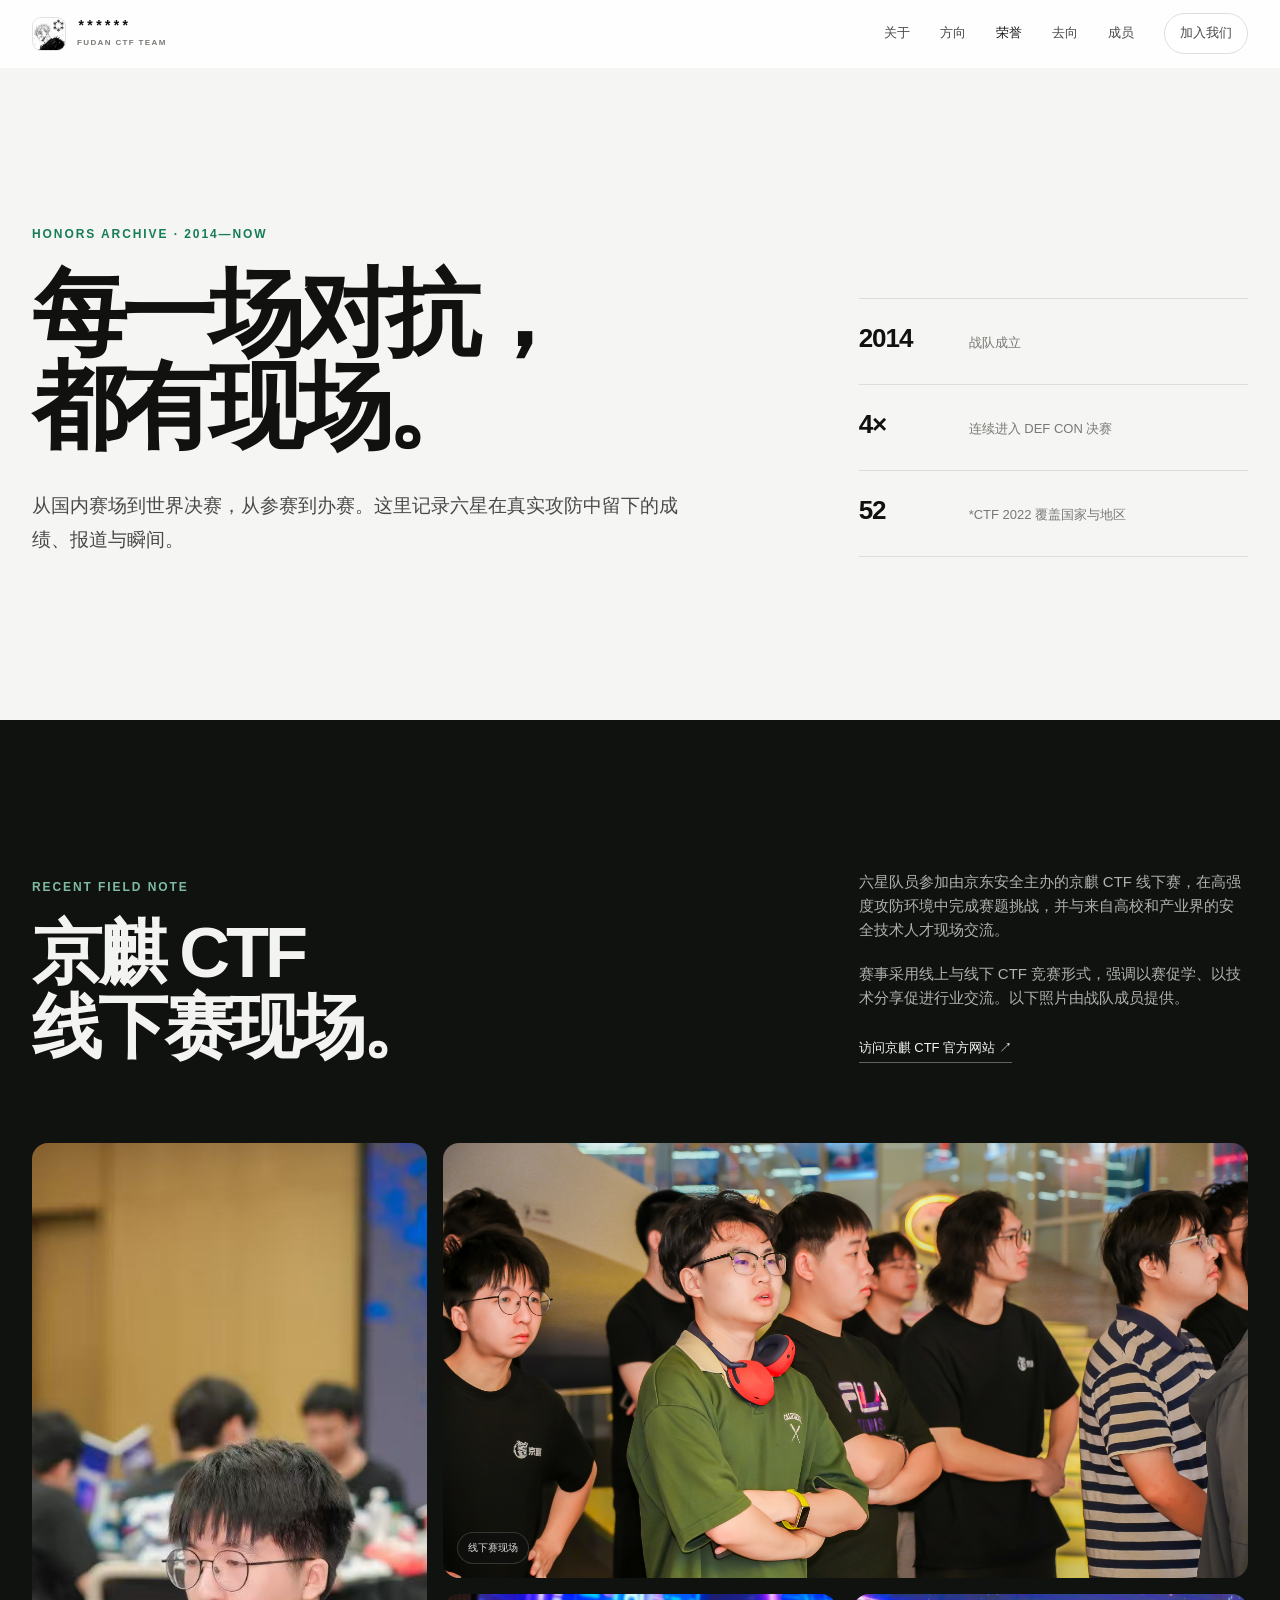
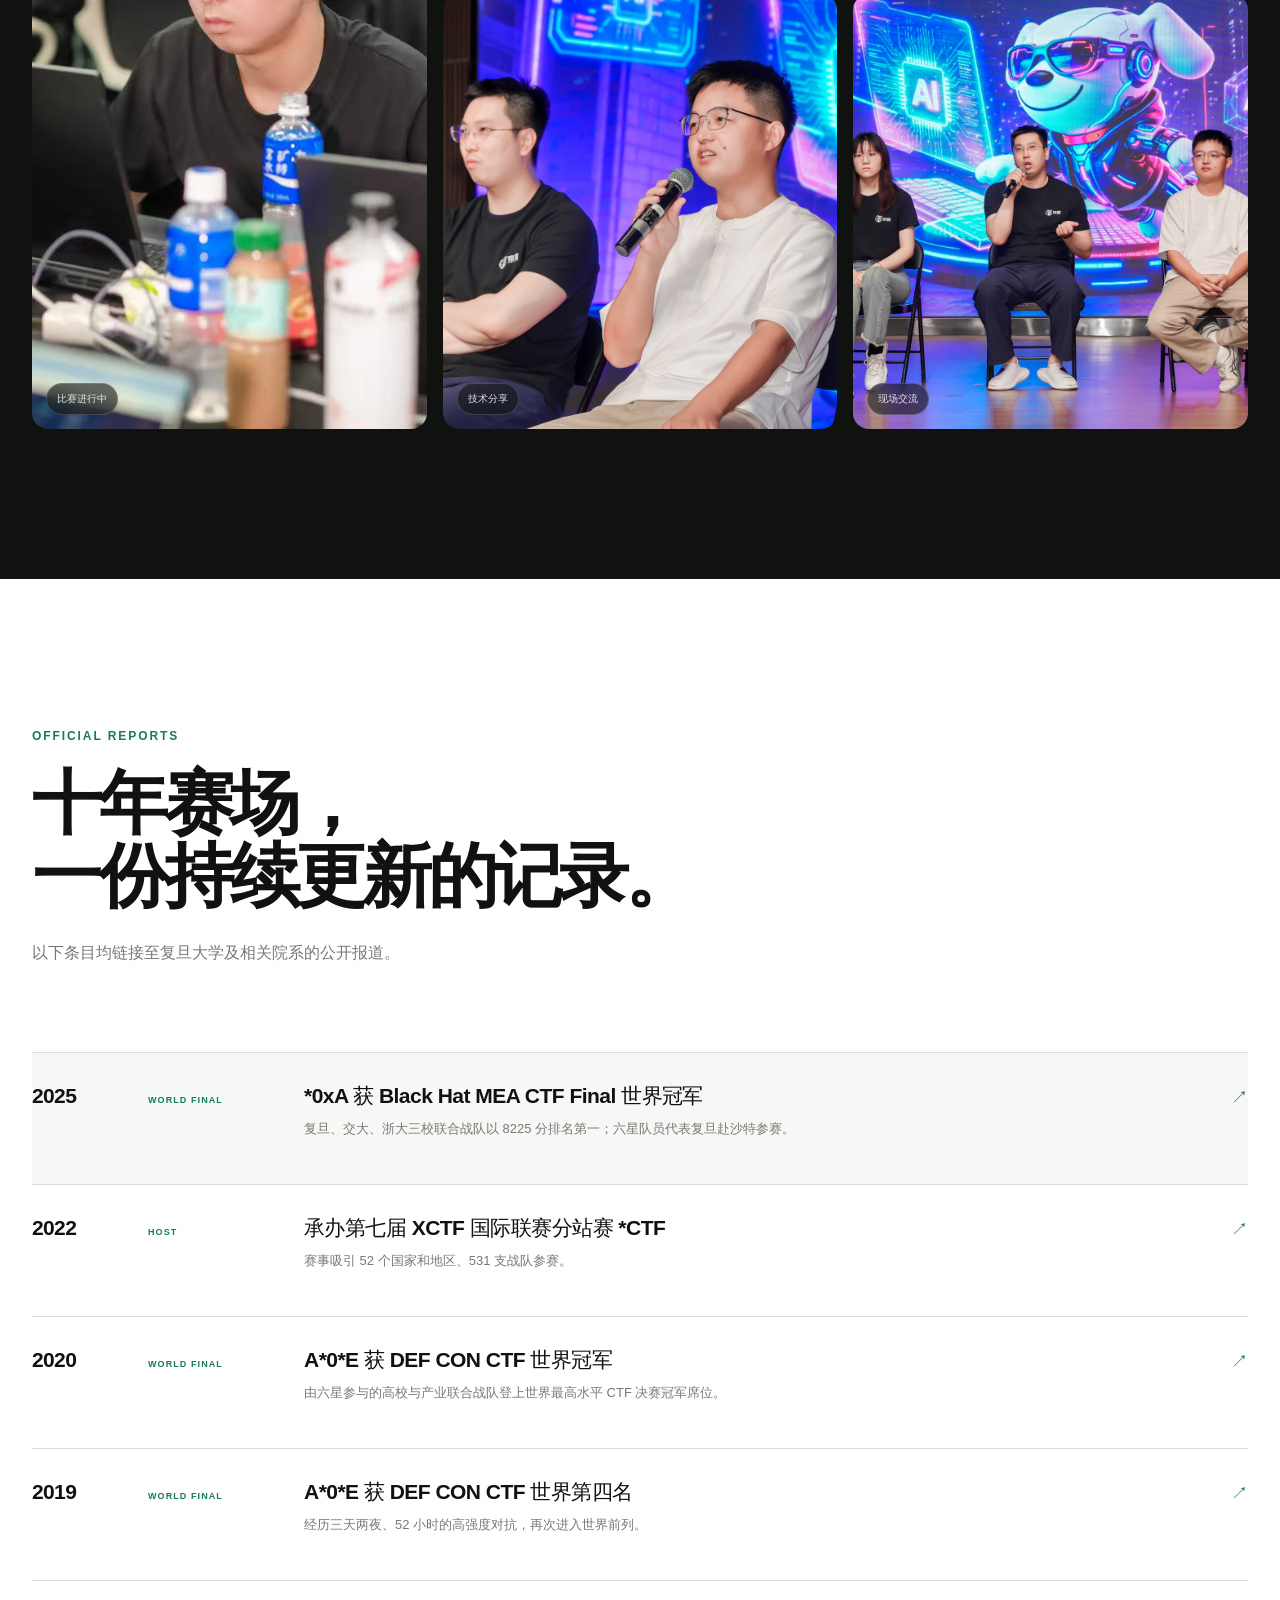
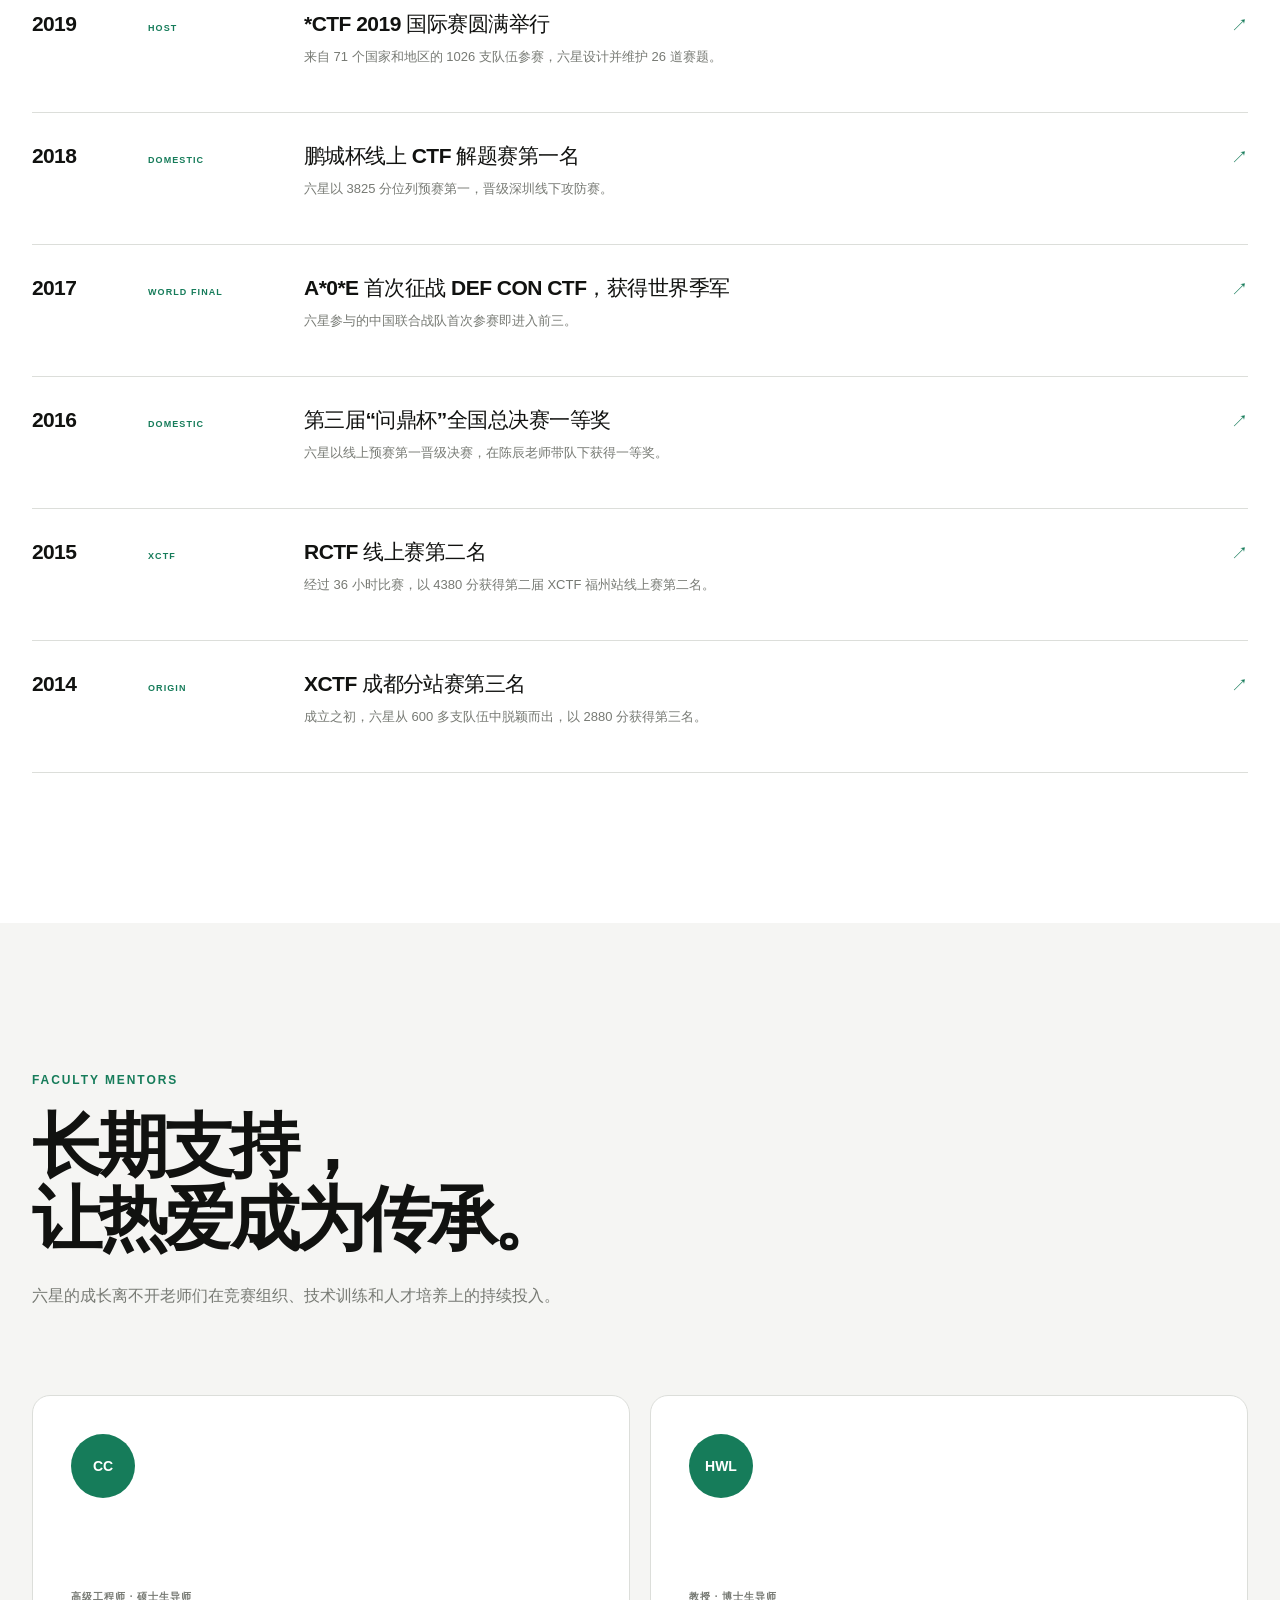
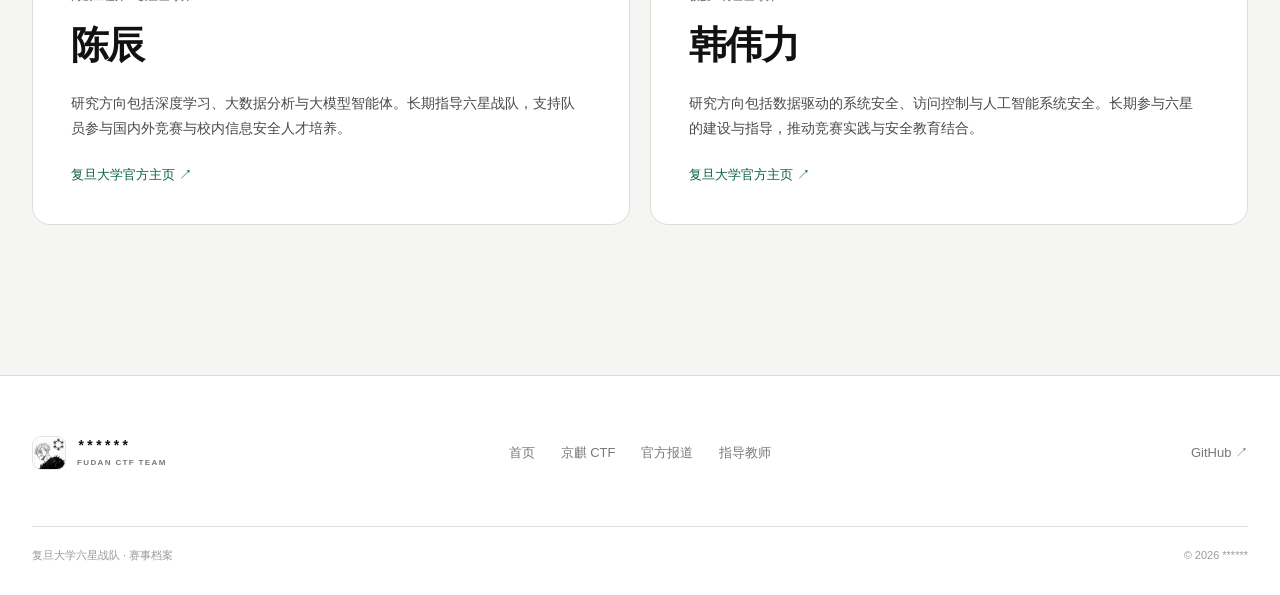
==== honors/index.html @ 5cb9617b "Add honors archive and competition gallery" ====
<!DOCTYPE html>
<html lang="zh-CN">
<head>
  <meta charset="UTF-8" />
  <meta name="viewport" content="width=device-width, initial-scale=1.0" />
  <meta name="description" content="复旦大学六星战队赛事档案——报道、荣誉、现场照片与指导教师。" />
  <meta name="theme-color" content="#f5f5f3" />
  <title>赛事档案 | 六星战队 ******</title>
  <link rel="icon" type="image/jpeg" href="../assets/sixstars-team-mark.jpg" />
  <link rel="stylesheet" href="../css/style.css" />
  <link rel="stylesheet" href="../css/honors.css" />
</head>
<body class="honors-page">
  <a class="skip-link" href="#main">跳到主要内容</a>

  <header class="navbar" id="navbar">
    <div class="navbar-inner">
      <a class="brand" href="../" aria-label="返回六星战队首页">
        <span class="brand-image">
          <img src="../assets/sixstars-team-mark.jpg" alt="" />
        </span>
        <span class="brand-copy">
          <strong>******</strong>
          <small>FUDAN CTF TEAM</small>
        </span>
      </a>
      <nav class="nav-links" id="navLinks" aria-label="主要导航">
        <a href="../#about">关于</a>
        <a href="../#fields">方向</a>
        <a class="active" href="./" aria-current="page">荣誉</a>
        <a href="../#alumni">去向</a>
        <a href="../#members">成员</a>
        <a class="nav-cta" href="../#join">加入我们</a>
      </nav>
      <button class="nav-toggle" id="navToggle" type="button" aria-label="打开菜单" aria-expanded="false" aria-controls="navLinks">
        <span></span><span></span>
      </button>
    </div>
  </header>

  <main id="main">
    <section class="archive-hero">
      <div class="container archive-hero-layout">
        <div class="archive-hero-copy reveal">
          <p class="eyebrow">HONORS ARCHIVE · 2014—NOW</p>
          <h1>每一场对抗，<br />都有现场。</h1>
          <p>从国内赛场到世界决赛，从参赛到办赛。这里记录六星在真实攻防中留下的成绩、报道与瞬间。</p>
        </div>
        <dl class="archive-facts reveal" aria-label="赛事档案概览">
          <div><dt>2014</dt><dd>战队成立</dd></div>
          <div><dt>4×</dt><dd>连续进入 DEF CON 决赛</dd></div>
          <div><dt>52</dt><dd>*CTF 2022 覆盖国家与地区</dd></div>
        </dl>
      </div>
    </section>

    <section class="report-section field-note" id="jingqi">
      <div class="container">
        <header class="field-note-head reveal">
          <div>
            <p class="eyebrow">RECENT FIELD NOTE</p>
            <h2>京麒 CTF<br />线下赛现场。</h2>
          </div>
          <div class="field-note-copy">
            <p>六星队员参加由京东安全主办的京麒 CTF 线下赛，在高强度攻防环境中完成赛题挑战，并与来自高校和产业界的安全技术人才现场交流。</p>
            <p>赛事采用线上与线下 CTF 竞赛形式，强调以赛促学、以技术分享促进行业交流。以下照片由战队成员提供。</p>
            <a href="https://jqctf.jd.com/" target="_blank" rel="noopener">访问京麒 CTF 官方网站 <span aria-hidden="true">↗</span></a>
          </div>
        </header>

        <div class="field-gallery reveal">
          <figure class="gallery-item gallery-item--portrait">
            <img src="../assets/reports/jingqi/competition.jpg" alt="六星队员在京麒 CTF 线下赛赛场操作电脑" width="750" height="1125" loading="eager" />
            <figcaption>比赛进行中</figcaption>
          </figure>
          <figure class="gallery-item gallery-item--wide">
            <img src="../assets/reports/jingqi/attendees.jpg" alt="京麒 CTF 线下赛参赛者在活动现场聆听讲解" width="1600" height="1066" loading="lazy" />
            <figcaption>线下赛现场</figcaption>
          </figure>
          <figure class="gallery-item">
            <img src="../assets/reports/jingqi/sharing.jpg" alt="京麒 CTF 活动现场嘉宾进行技术分享" width="1600" height="1066" loading="lazy" />
            <figcaption>技术分享</figcaption>
          </figure>
          <figure class="gallery-item">
            <img src="../assets/reports/jingqi/panel.jpg" alt="京麒 CTF 活动现场圆桌交流" width="1600" height="1066" loading="lazy" />
            <figcaption>现场交流</figcaption>
          </figure>
        </div>
      </div>
    </section>

    <section class="report-section archive-reports" id="reports">
      <div class="container">
        <header class="archive-section-head reveal">
          <p class="eyebrow">OFFICIAL REPORTS</p>
          <h2>十年赛场，<br />一份持续更新的记录。</h2>
          <p>以下条目均链接至复旦大学及相关院系的公开报道。</p>
        </header>

        <div class="report-list reveal">
          <a class="report-row report-row--featured" href="https://www.fudan.edu.cn/2025/1219/c24a147800/page.htm" target="_blank" rel="noopener">
            <time>2025</time>
            <span class="report-type">WORLD FINAL</span>
            <div><h3>*0xA 获 Black Hat MEA CTF Final 世界冠军</h3><p>复旦、交大、浙大三校联合战队以 8225 分排名第一；六星队员代表复旦赴沙特参赛。</p></div>
            <span aria-hidden="true">↗</span>
          </a>
          <a class="report-row" href="https://software.fudan.edu.cn/bb/e0/c29332a441312/page.htm" target="_blank" rel="noopener">
            <time>2022</time>
            <span class="report-type">HOST</span>
            <div><h3>承办第七届 XCTF 国际联赛分站赛 *CTF</h3><p>赛事吸引 52 个国家和地区、531 支战队参赛。</p></div>
            <span aria-hidden="true">↗</span>
          </a>
          <a class="report-row" href="https://cs.fudan.edu.cn/17/6d/c24256a268141/page.htm" target="_blank" rel="noopener">
            <time>2020</time>
            <span class="report-type">WORLD FINAL</span>
            <div><h3>A*0*E 获 DEF CON CTF 世界冠军</h3><p>由六星参与的高校与产业联合战队登上世界最高水平 CTF 决赛冠军席位。</p></div>
            <span aria-hidden="true">↗</span>
          </a>
          <a class="report-row" href="https://news.fudan.edu.cn/2019/0904/c40a99816/page.htm" target="_blank" rel="noopener">
            <time>2019</time>
            <span class="report-type">WORLD FINAL</span>
            <div><h3>A*0*E 获 DEF CON CTF 世界第四名</h3><p>经历三天两夜、52 小时的高强度对抗，再次进入世界前列。</p></div>
            <span aria-hidden="true">↗</span>
          </a>
          <a class="report-row" href="https://ai.fudan.edu.cn/16/f8/c24867a268024/page.htm" target="_blank" rel="noopener">
            <time>2019</time>
            <span class="report-type">HOST</span>
            <div><h3>*CTF 2019 国际赛圆满举行</h3><p>来自 71 个国家和地区的 1026 支队伍参赛，六星设计并维护 26 道赛题。</p></div>
            <span aria-hidden="true">↗</span>
          </a>
          <a class="report-row" href="https://cs.fudan.edu.cn/0f/b1/c24286a266161/page.htm" target="_blank" rel="noopener">
            <time>2018</time>
            <span class="report-type">DOMESTIC</span>
            <div><h3>鹏城杯线上 CTF 解题赛第一名</h3><p>六星以 3825 分位列预赛第一，晋级深圳线下攻防赛。</p></div>
            <span aria-hidden="true">↗</span>
          </a>
          <a class="report-row" href="https://jd.fudan.edu.cn/12/15/c13570a135701/page.htm" target="_blank" rel="noopener">
            <time>2017</time>
            <span class="report-type">WORLD FINAL</span>
            <div><h3>A*0*E 首次征战 DEF CON CTF，获得世界季军</h3><p>六星参与的中国联合战队首次参赛即进入前三。</p></div>
            <span aria-hidden="true">↗</span>
          </a>
          <a class="report-row" href="https://ai.fudan.edu.cn/16/6e/c24867a267886/page.htm" target="_blank" rel="noopener">
            <time>2016</time>
            <span class="report-type">DOMESTIC</span>
            <div><h3>第三届“问鼎杯”全国总决赛一等奖</h3><p>六星以线上预赛第一晋级决赛，在陈辰老师带队下获得一等奖。</p></div>
            <span aria-hidden="true">↗</span>
          </a>
          <a class="report-row" href="https://ai.fudan.edu.cn/16/3d/c24867a267837/page.htm" target="_blank" rel="noopener">
            <time>2015</time>
            <span class="report-type">XCTF</span>
            <div><h3>RCTF 线上赛第二名</h3><p>经过 36 小时比赛，以 4380 分获得第二届 XCTF 福州站线上赛第二名。</p></div>
            <span aria-hidden="true">↗</span>
          </a>
          <a class="report-row" href="https://ai.fudan.edu.cn/15/f9/c24867a267769/page.htm" target="_blank" rel="noopener">
            <time>2014</time>
            <span class="report-type">ORIGIN</span>
            <div><h3>XCTF 成都分站赛第三名</h3><p>成立之初，六星从 600 多支队伍中脱颖而出，以 2880 分获得第三名。</p></div>
            <span aria-hidden="true">↗</span>
          </a>
        </div>
      </div>
    </section>

    <section class="report-section mentors" id="mentors">
      <div class="container">
        <header class="archive-section-head reveal">
          <p class="eyebrow">FACULTY MENTORS</p>
          <h2>长期支持，<br />让热爱成为传承。</h2>
          <p>六星的成长离不开老师们在竞赛组织、技术训练和人才培养上的持续投入。</p>
        </header>
        <div class="mentor-grid">
          <a class="mentor-profile reveal" href="https://cs.fudan.edu.cn/cc/list.psp" target="_blank" rel="noopener">
            <span class="mentor-monogram" aria-hidden="true">CC</span>
            <span class="mentor-role">高级工程师 · 硕士生导师</span>
            <h3>陈辰</h3>
            <p>研究方向包括深度学习、大数据分析与大模型智能体。长期指导六星战队，支持队员参与国内外竞赛与校内信息安全人才培养。</p>
            <span class="mentor-link">复旦大学官方主页 <span aria-hidden="true">↗</span></span>
          </a>
          <a class="mentor-profile reveal" href="https://ai.fudan.edu.cn/hwl/list.htm" target="_blank" rel="noopener">
            <span class="mentor-monogram" aria-hidden="true">HWL</span>
            <span class="mentor-role">教授 · 博士生导师</span>
            <h3>韩伟力</h3>
            <p>研究方向包括数据驱动的系统安全、访问控制与人工智能系统安全。长期参与六星的建设与指导，推动竞赛实践与安全教育结合。</p>
            <span class="mentor-link">复旦大学官方主页 <span aria-hidden="true">↗</span></span>
          </a>
        </div>
      </div>
    </section>
  </main>

  <footer class="footer archive-footer">
    <div class="container footer-main">
      <a class="brand footer-brand" href="../" aria-label="返回六星战队首页">
        <span class="brand-image"><img src="../assets/sixstars-team-mark.jpg" alt="" /></span>
        <span class="brand-copy"><strong>******</strong><small>FUDAN CTF TEAM</small></span>
      </a>
      <div class="footer-nav">
        <a href="../">首页</a>
        <a href="#jingqi">京麒 CTF</a>
        <a href="#reports">官方报道</a>
        <a href="#mentors">指导教师</a>
      </div>
      <a class="footer-github" href="https://github.com/GyroJibering/sixstars-official-web-pages" target="_blank" rel="noopener">GitHub <span aria-hidden="true">↗</span></a>
    </div>
    <div class="container footer-bottom">
      <p>复旦大学六星战队 · 赛事档案</p>
      <p>© 2026 ******</p>
    </div>
  </footer>

  <script src="../js/script.js"></script>
</body>
</html>
---- css/style.css ----
:root {
  --paper: #f5f5f3;
  --surface: #ffffff;
  --ink: #111210;
  --ink-soft: #484a46;
  --muted: #777a74;
  --line: #dcdeda;
  --accent: #167c5a;
  --accent-dark: #0d6043;
  --night: #101210;
  --night-soft: #1a1d1a;
  --radius: 18px;
  --nav-height: 68px;
  --ease: cubic-bezier(0.22, 1, 0.36, 1);
}

* {
  box-sizing: border-box;
  margin: 0;
  padding: 0;
}

html {
  scroll-behavior: smooth;
  scroll-padding-top: var(--nav-height);
}

body {
  font-family: "SF Pro Text", "SF Pro Display", Inter, -apple-system, BlinkMacSystemFont,
    "Segoe UI", "PingFang SC", "Hiragino Sans GB", "Microsoft YaHei", sans-serif;
  color: var(--ink);
  background: var(--paper);
  font-size: 16px;
  line-height: 1.6;
  -webkit-font-smoothing: antialiased;
  text-rendering: optimizeLegibility;
}

img {
  display: block;
  max-width: 100%;
}

a {
  color: inherit;
  text-decoration: none;
}

button,
a {
  -webkit-tap-highlight-color: transparent;
}

.container {
  width: min(100% - 64px, 1280px);
  margin-inline: auto;
}

.skip-link {
  position: fixed;
  top: 10px;
  left: 10px;
  z-index: 1000;
  padding: 10px 14px;
  border-radius: 8px;
  color: #fff;
  background: var(--ink);
  transform: translateY(-160%);
  transition: transform 180ms ease;
}

.skip-link:focus {
  transform: translateY(0);
}

.eyebrow {
  color: var(--accent);
  font-size: 12px;
  font-weight: 650;
  letter-spacing: 0.16em;
  line-height: 1.2;
}

.mono {
  font-family: "SFMono-Regular", Consolas, "Liberation Mono", monospace;
}

.navbar {
  position: fixed;
  inset: 0 0 auto;
  z-index: 100;
  height: var(--nav-height);
  border-bottom: 1px solid transparent;
  background: rgba(245, 245, 243, 0.82);
  backdrop-filter: blur(16px) saturate(120%);
  -webkit-backdrop-filter: blur(16px) saturate(120%);
  transition: background 240ms ease, border-color 240ms ease;
}

.navbar.scrolled {
  border-color: rgba(17, 18, 16, 0.09);
  background: rgba(245, 245, 243, 0.94);
}

.navbar-inner {
  width: min(100% - 64px, 1340px);
  height: 100%;
  margin-inline: auto;
  display: flex;
  align-items: center;
  justify-content: space-between;
}

.brand {
  display: inline-flex;
  align-items: center;
  gap: 11px;
}

.brand-image {
  width: 34px;
  height: 34px;
  overflow: hidden;
  border: 1px solid rgba(17, 18, 16, 0.12);
  border-radius: 9px;
  background: #fff;
}

.brand-image img {
  width: 100%;
  height: 100%;
  object-fit: cover;
}

.brand-copy {
  display: grid;
  line-height: 1;
}

.brand-copy strong {
  font-family: "SFMono-Regular", Consolas, monospace;
  font-size: 14px;
  letter-spacing: 0.03em;
}

.brand-copy small {
  margin-top: 5px;
  color: var(--muted);
  font-size: 8px;
  font-weight: 650;
  letter-spacing: 0.17em;
}

.nav-links {
  display: flex;
  align-items: center;
  gap: 30px;
}

.nav-links a {
  color: var(--ink-soft);
  font-size: 13px;
  font-weight: 520;
  transition: color 180ms ease;
}

.nav-links a:hover,
.nav-links a.active {
  color: var(--ink);
}

.nav-links .nav-cta {
  padding: 9px 15px;
  border: 1px solid var(--line);
  border-radius: 999px;
  background: rgba(255, 255, 255, 0.55);
}

.nav-links .nav-cta:hover {
  border-color: var(--ink);
}

.nav-toggle {
  display: none;
  width: 36px;
  height: 36px;
  border: 0;
  background: transparent;
  cursor: pointer;
  place-content: center;
  gap: 6px;
}

.nav-toggle span {
  width: 20px;
  height: 1px;
  background: var(--ink);
  transition: transform 200ms ease;
}

.nav-toggle[aria-expanded="true"] span:first-child {
  transform: translateY(3.5px) rotate(45deg);
}

.nav-toggle[aria-expanded="true"] span:last-child {
  transform: translateY(-3.5px) rotate(-45deg);
}

.hero {
  padding: calc(var(--nav-height) + 62px) 0 96px;
  min-height: 820px;
  display: flex;
  align-items: center;
}

.hero-layout {
  display: grid;
  grid-template-columns: repeat(12, minmax(0, 1fr));
  gap: 24px;
  align-items: center;
}

.hero-copy {
  grid-column: 1 / span 6;
  padding-right: 30px;
}

.hero h1 {
  margin-top: 24px;
  max-width: 720px;
  font-family: "SF Pro Display", -apple-system, BlinkMacSystemFont, "PingFang SC", sans-serif;
  font-size: clamp(56px, 6.1vw, 92px);
  font-weight: 650;
  letter-spacing: -0.065em;
  line-height: 0.99;
}

.hero-summary {
  max-width: 530px;
  margin-top: 30px;
  color: var(--ink-soft);
  font-size: 18px;
  line-height: 1.75;
}

.hero-actions {
  margin-top: 36px;
  display: flex;
  align-items: center;
  gap: 12px;
}

.button {
  min-height: 48px;
  padding: 0 21px;
  border: 1px solid transparent;
  border-radius: 999px;
  display: inline-flex;
  align-items: center;
  justify-content: center;
  gap: 8px;
  font-size: 14px;
  font-weight: 620;
  transition: transform 220ms var(--ease), background 220ms ease, border-color 220ms ease;
}

.button:hover {
  transform: translateY(-2px);
}

.button:active {
  transform: translateY(0);
}

.button-primary {
  color: #fff;
  background: var(--ink);
}

.button-primary:hover {
  background: #292b28;
}

.button-secondary {
  border-color: var(--line);
  background: rgba(255, 255, 255, 0.5);
}

.button-secondary:hover {
  border-color: #b9bcb6;
  background: #fff;
}

.hero-facts {
  max-width: 560px;
  margin-top: 64px;
  padding-top: 20px;
  border-top: 1px solid var(--line);
  display: grid;
  grid-template-columns: repeat(3, 1fr);
  gap: 20px;
}

.hero-facts div {
  display: grid;
  gap: 8px;
}

.hero-facts dt {
  color: var(--ink);
  font-size: 17px;
  font-weight: 660;
  letter-spacing: -0.02em;
}

.hero-facts dd {
  color: var(--muted);
  font-size: 12px;
  line-height: 1.45;
}

.hero-visual {
  grid-column: 7 / -1;
  margin-left: 20px;
}

.hero-image-frame {
  position: relative;
  aspect-ratio: 1 / 1;
  overflow: hidden;
  border: 1px solid rgba(17, 18, 16, 0.12);
  border-radius: 24px;
  background: #fff;
}

.hero-image-frame::after {
  content: "";
  position: absolute;
  inset: 0;
  pointer-events: none;
  box-shadow: inset 0 0 0 1px rgba(255, 255, 255, 0.55);
}

.hero-image-frame img {
  width: 100%;
  height: 100%;
  object-fit: cover;
  filter: contrast(1.02);
  transition: transform 900ms var(--ease);
}

.hero-visual:hover img {
  transform: scale(1.015);
}

.hero-visual figcaption {
  padding: 13px 2px 0;
  display: flex;
  justify-content: space-between;
  color: var(--muted);
  font-size: 9px;
  font-weight: 620;
  letter-spacing: 0.13em;
}

.section {
  padding: 150px 0;
}

.statement {
  border-top: 1px solid var(--line);
  background: var(--surface);
}

.statement .container {
  display: grid;
  grid-template-columns: repeat(12, minmax(0, 1fr));
  gap: 24px;
}

.statement-heading {
  grid-column: 1 / span 7;
}

.statement-heading h2,
.section-head h2,
.honors-head h2,
.alumni-heading h2,
.team-heading h2,
.join-copy h2 {
  margin-top: 22px;
  font-family: "SF Pro Display", -apple-system, BlinkMacSystemFont, "PingFang SC", sans-serif;
  font-size: clamp(46px, 5vw, 72px);
  font-weight: 620;
  letter-spacing: -0.055em;
  line-height: 1.07;
}

.statement-body {
  grid-column: 9 / -1;
  align-self: end;
  display: grid;
  gap: 24px;
  color: var(--ink-soft);
  font-size: 17px;
  line-height: 1.85;
}

.disciplines {
  background: var(--paper);
}

.section-head {
  display: grid;
  grid-template-columns: 2fr 1fr;
  gap: 48px;
  align-items: end;
  margin-bottom: 90px;
}

.section-head > p {
  max-width: 360px;
  justify-self: end;
  color: var(--muted);
  font-size: 16px;
}

.discipline-list {
  display: grid;
  grid-template-columns: 1fr 1fr;
  column-gap: 72px;
}

.discipline-item {
  min-height: 150px;
  padding: 28px 0;
  border-top: 1px solid var(--line);
  display: grid;
  grid-template-columns: 44px 150px 1fr;
  gap: 18px;
  align-items: baseline;
  transition: border-color 220ms ease, transform 260ms var(--ease);
}

.discipline-item:hover {
  border-color: var(--ink);
  transform: translateX(4px);
}

.discipline-item > span {
  color: var(--muted);
  font-size: 11px;
  font-variant-numeric: tabular-nums;
}

.discipline-item h3 {
  font-size: 24px;
  font-weight: 620;
  letter-spacing: -0.03em;
}

.discipline-item p {
  color: var(--muted);
  font-size: 14px;
  line-height: 1.65;
}

.honors {
  color: #f3f4f1;
  background: var(--night);
}

.honors .eyebrow {
  color: #7ebca2;
}

.honors-head {
  max-width: 880px;
  margin-bottom: 90px;
}

.honor-feature {
  padding: 58px 0 70px;
  border-top: 1px solid rgba(255, 255, 255, 0.18);
  border-bottom: 1px solid rgba(255, 255, 255, 0.18);
  display: grid;
  grid-template-columns: repeat(12, minmax(0, 1fr));
  gap: 24px;
}

.honor-feature-year {
  grid-column: 1 / span 3;
  color: #7ebca2;
  font-size: clamp(60px, 7vw, 100px);
  font-weight: 580;
  letter-spacing: -0.06em;
  line-height: 0.9;
}

.honor-feature-copy {
  grid-column: 5 / span 7;
}

.honor-label {
  color: #7d827c;
  font-size: 10px;
  font-weight: 650;
  letter-spacing: 0.16em;
}

.honor-feature h3 {
  max-width: 780px;
  margin-top: 18px;
  font-size: clamp(30px, 3.3vw, 48px);
  font-weight: 560;
  letter-spacing: -0.04em;
  line-height: 1.2;
}

.honor-feature-copy > p:not(.honor-label) {
  max-width: 660px;
  margin-top: 24px;
  color: #aeb2ac;
  font-size: 16px;
}

.honor-feature a {
  display: inline-block;
  margin-top: 30px;
  padding-bottom: 3px;
  border-bottom: 1px solid rgba(255, 255, 255, 0.45);
  font-size: 14px;
}

.record-list {
  margin-top: 28px;
}

.record-row {
  min-height: 86px;
  padding: 24px 0;
  border-bottom: 1px solid rgba(255, 255, 255, 0.13);
  display: grid;
  grid-template-columns: 120px 150px 1fr;
  gap: 24px;
  align-items: baseline;
}

.record-row time,
.record-team {
  color: #7d827c;
  font-size: 13px;
  font-variant-numeric: tabular-nums;
}

.record-team {
  font-family: "SFMono-Regular", Consolas, monospace;
}

.record-row p {
  font-size: 16px;
}

.record-row a {
  transition: color 180ms ease;
}

.record-row a:hover {
  color: #9cd2b8;
}

.record-note {
  max-width: 760px;
  margin: 42px 0 0 auto;
  color: #858a84;
  font-size: 13px;
}

.honors-archive-link {
  margin-top: 70px;
  padding: 28px 0;
  border-top: 1px solid rgba(255, 255, 255, 0.18);
  border-bottom: 1px solid rgba(255, 255, 255, 0.18);
  display: grid;
  grid-template-columns: 180px 1fr auto;
  gap: 24px;
  align-items: center;
  transition: border-color 220ms ease;
}

.honors-archive-link:hover {
  border-color: rgba(156, 210, 184, 0.65);
}

.honors-archive-link > span:first-child {
  color: #7ebca2;
  font-size: 11px;
  font-weight: 650;
  letter-spacing: 0.12em;
}

.honors-archive-link strong {
  font-size: 19px;
  font-weight: 520;
}

.honors-archive-link > span:last-child {
  color: #9cd2b8;
  font-size: 20px;
}

.alumni {
  background: var(--paper);
}

.alumni-layout {
  display: grid;
  grid-template-columns: repeat(12, minmax(0, 1fr));
  gap: 24px;
  align-items: start;
}

.alumni-heading {
  grid-column: 1 / span 6;
  position: sticky;
  top: calc(var(--nav-height) + 54px);
}

.alumni-content {
  grid-column: 8 / -1;
}

.alumni-summary {
  max-width: 560px;
  color: var(--ink-soft);
  font-size: 18px;
  line-height: 1.8;
}

.alumni-list {
  margin-top: 52px;
  display: grid;
  grid-template-columns: 1fr 1fr;
  column-gap: 32px;
  list-style: none;
}

.alumni-list li {
  min-height: 82px;
  padding: 20px 0;
  border-top: 1px solid var(--line);
  display: flex;
  flex-direction: column;
  justify-content: center;
  color: var(--ink);
  font-size: 16px;
  font-weight: 560;
}

.alumni-list span {
  margin-top: 3px;
  color: var(--muted);
  font-size: 12px;
  font-weight: 450;
}

.alumni-note {
  margin-top: 52px;
  padding: 26px 0 0 26px;
  border-top: 1px solid var(--line);
  border-left: 2px solid var(--accent);
  color: var(--ink);
  font-size: 21px;
  font-weight: 520;
  letter-spacing: -0.02em;
  line-height: 1.65;
}

.team {
  background: var(--surface);
}

.team-layout {
  display: grid;
  grid-template-columns: repeat(12, minmax(0, 1fr));
  gap: 24px;
  align-items: start;
}

.team-heading {
  grid-column: 1 / span 8;
}

.team-heading > p:last-child {
  max-width: 520px;
  margin-top: 30px;
  color: var(--muted);
  font-size: 17px;
}

.marquee-toggle {
  grid-column: 11 / -1;
  align-self: end;
  justify-self: end;
  padding: 10px 14px;
  border: 1px solid var(--line);
  border-radius: 999px;
  display: inline-flex;
  align-items: center;
  gap: 9px;
  color: var(--muted);
  background: transparent;
  font: inherit;
  font-size: 12px;
  cursor: pointer;
  transition: color 180ms ease, border-color 180ms ease, background 180ms ease;
}

.marquee-toggle:hover {
  color: var(--ink);
  border-color: #b9bcb6;
  background: #fafaf8;
}

.marquee-toggle-dot {
  width: 6px;
  height: 6px;
  border-radius: 50%;
  background: var(--accent);
}

.marquee-toggle[aria-pressed="true"] .marquee-toggle-dot {
  background: var(--muted);
}

.member-marquee {
  grid-column: 1 / -1;
  min-width: 0;
  width: 100%;
  margin-top: 54px;
  overflow: hidden;
  mask-image: linear-gradient(to right, transparent, #000 3%, #000 97%, transparent);
  -webkit-mask-image: linear-gradient(to right, transparent, #000 3%, #000 97%, transparent);
}

.member-marquee-track {
  width: max-content;
  padding: 8px 0 14px;
  display: flex;
  will-change: transform;
  animation: member-scroll 40s linear infinite;
}

.members-directory {
  flex: none;
  display: flex;
  gap: 24px;
  padding-right: 24px;
}

.member-marquee:hover .member-marquee-track,
.member-marquee:focus-within .member-marquee-track,
.member-marquee.is-paused .member-marquee-track {
  animation-play-state: paused;
}

@keyframes member-scroll {
  to {
    transform: translateX(-50%);
  }
}

.member-profile {
  flex: 0 0 248px;
  width: 248px;
  min-width: 248px;
  min-height: 278px;
  padding: 20px;
  border: 1px solid var(--line);
  border-radius: 14px;
  display: flex;
  flex-direction: column;
  background: #fafaf8;
  box-shadow: 0 8px 24px rgba(17, 18, 16, 0.035);
  transition: transform 300ms var(--ease), border-color 240ms ease, box-shadow 240ms ease;
}

.member-profile--captain {
  border-color: rgba(22, 124, 90, 0.28);
  background: #f5f8f5;
}

.member-profile:hover {
  transform: translateY(-3px);
  border-color: #aeb1aa;
  box-shadow: 0 12px 30px rgba(17, 18, 16, 0.07);
}

.member-top {
  display: flex;
  align-items: flex-start;
  justify-content: space-between;
  gap: 16px;
}

.member-avatar {
  flex: 0 0 64px;
  width: 64px;
  height: 64px;
  overflow: hidden;
  border: 1px solid rgba(17, 18, 16, 0.1);
  border-radius: 50%;
  background: #e8e9e5;
}

.member-avatar img {
  width: 100%;
  height: 100%;
  object-fit: cover;
  transition: transform 600ms var(--ease);
}

.member-profile:hover .member-avatar img {
  transform: scale(1.035);
}

.member-meta {
  margin-top: auto;
  color: var(--muted);
  font-size: 8.5px;
  font-weight: 650;
  letter-spacing: 0.1em;
}

.member-profile strong {
  margin-top: 8px;
  overflow-wrap: anywhere;
  font-size: 23px;
  font-weight: 610;
  letter-spacing: -0.035em;
  line-height: 1.12;
}

.member-profile--long-name strong {
  font-size: 19px;
  letter-spacing: -0.045em;
}

.member-link {
  color: var(--accent-dark);
  font-size: 11px;
  white-space: nowrap;
}

.member-bio {
  margin-top: 10px;
  color: var(--ink-soft);
  font-size: 12px;
  line-height: 1.6;
  display: -webkit-box;
  overflow: hidden;
  -webkit-box-orient: vertical;
  -webkit-line-clamp: 4;
}

.join {
  padding-top: 0;
  background: var(--surface);
}

.join-panel {
  padding: 82px;
  border-radius: 24px;
  display: grid;
  grid-template-columns: 1.4fr 1fr;
  gap: 100px;
  color: #f3f4f1;
  background: var(--night);
}

.join-copy h2 {
  font-size: clamp(42px, 4.5vw, 64px);
}

.join-copy > p:last-child {
  max-width: 560px;
  margin-top: 26px;
  color: #aeb2ac;
  font-size: 16px;
}

.join-details {
  display: grid;
  align-content: end;
  gap: 28px;
}

.join-details > div {
  padding-top: 18px;
  border-top: 1px solid rgba(255, 255, 255, 0.16);
}

.join-details span {
  color: #7ebca2;
  font-size: 12px;
  font-weight: 650;
}

.join-details p {
  margin-top: 8px;
  color: #b7bbb5;
  font-size: 14px;
}

.join-email {
  width: 100%;
  margin-top: 14px;
  padding: 17px 18px;
  border: 1px solid rgba(255, 255, 255, 0.18);
  border-radius: 12px;
  display: grid;
  grid-template-columns: auto 1fr auto;
  gap: 12px;
  align-items: center;
  color: #d4d7d2;
  transition: border-color 220ms ease, background 220ms ease, transform 220ms var(--ease);
}

.join-email:hover {
  border-color: rgba(255, 255, 255, 0.42);
  background: rgba(255, 255, 255, 0.04);
  transform: translateY(-2px);
}

.join-email > span {
  color: #7ebca2;
  font-size: 11px;
  letter-spacing: 0.08em;
}

.join-email > span:last-child {
  color: #d4d7d2;
  font-size: 15px;
  letter-spacing: 0;
}

.join-email strong {
  overflow-wrap: anywhere;
  color: #f3f4f1;
  font-size: 13px;
  font-weight: 520;
}

.footer {
  padding: 60px 0 30px;
  border-top: 1px solid var(--line);
  background: var(--surface);
}

.footer-main {
  display: grid;
  grid-template-columns: 1fr auto 1fr;
  align-items: center;
  gap: 40px;
}

.footer-nav {
  display: flex;
  gap: 26px;
}

.footer-nav a,
.footer-github {
  color: var(--muted);
  font-size: 13px;
  transition: color 180ms ease;
}

.footer-nav a:hover,
.footer-github:hover {
  color: var(--ink);
}

.footer-github {
  justify-self: end;
}

.footer-bottom {
  margin-top: 56px;
  padding-top: 20px;
  border-top: 1px solid var(--line);
  display: flex;
  justify-content: space-between;
  color: #9a9d97;
  font-size: 11px;
}

.reveal.is-prepared {
  opacity: 0;
  transform: translateY(24px);
}

.reveal.is-visible {
  opacity: 1;
  transform: none;
  transition: opacity 780ms var(--ease), transform 780ms var(--ease);
}

:focus-visible {
  outline: 2px solid var(--accent);
  outline-offset: 4px;
}

@media (max-width: 1020px) {
  .hero {
    min-height: auto;
  }

  .hero-layout {
    align-items: start;
  }

  .hero-copy {
    grid-column: 1 / span 7;
    padding-right: 0;
  }

  .hero-visual {
    grid-column: 8 / -1;
    margin-left: 0;
  }

  .hero h1 {
    font-size: clamp(52px, 7vw, 70px);
  }

  .statement-heading {
    grid-column: 1 / span 7;
  }

  .statement-body {
    grid-column: 8 / -1;
  }

  .alumni-heading {
    grid-column: 1 / span 6;
  }

  .alumni-content {
    grid-column: 7 / -1;
  }

  .discipline-list {
    column-gap: 40px;
  }

  .discipline-item {
    grid-template-columns: 34px 1fr;
  }

  .discipline-item p {
    grid-column: 2;
  }

  .team-heading {
    grid-column: 1 / span 7;
  }

  .marquee-toggle {
    grid-column: 10 / -1;
  }

  .join-panel {
    padding: 64px;
    gap: 60px;
  }
}

@media (max-width: 760px) {
  :root {
    --nav-height: 62px;
  }

  .container,
  .navbar-inner {
    width: min(100% - 40px, 1280px);
  }

  .brand-copy small {
    display: none;
  }

  .nav-toggle {
    display: grid;
  }

  .nav-links {
    position: fixed;
    top: var(--nav-height);
    left: 0;
    right: 0;
    max-height: 0;
    padding: 0 20px;
    overflow: hidden;
    display: grid;
    gap: 0;
    background: rgba(245, 245, 243, 0.98);
    border-bottom: 1px solid transparent;
    transition: max-height 300ms var(--ease), padding 300ms var(--ease), border-color 300ms ease;
  }

  .nav-links.open {
    max-height: 360px;
    padding-block: 12px;
    border-color: var(--line);
  }

  .nav-links a,
  .nav-links .nav-cta {
    padding: 14px 0;
    border: 0;
    border-radius: 0;
    border-bottom: 1px solid var(--line);
    background: transparent;
    font-size: 15px;
  }

  .nav-links a:last-child {
    border-bottom: 0;
  }

  .hero {
    padding: calc(var(--nav-height) + 48px) 0 76px;
  }

  .hero-layout {
    grid-template-columns: 1fr;
    gap: 58px;
  }

  .hero-copy,
  .hero-visual {
    grid-column: 1;
  }

  .hero h1 {
    margin-top: 20px;
    font-size: clamp(48px, 14.2vw, 66px);
    letter-spacing: -0.065em;
  }

  .hero-summary {
    margin-top: 24px;
    font-size: 16px;
  }

  .hero-actions {
    align-items: stretch;
  }

  .button {
    min-height: 46px;
    padding-inline: 17px;
  }

  .hero-facts {
    margin-top: 48px;
    gap: 12px;
  }

  .hero-facts dt {
    font-size: 15px;
  }

  .hero-facts dd {
    font-size: 10px;
  }

  .hero-visual {
    margin-left: 0;
  }

  .hero-visual figcaption {
    font-size: 8px;
  }

  .section {
    padding: 104px 0;
  }

  .statement .container,
  .alumni-layout,
  .team-layout {
    grid-template-columns: 1fr;
    gap: 46px;
  }

  .statement-heading,
  .statement-body,
  .team-heading,
  .marquee-toggle,
  .member-marquee {
    grid-column: 1;
  }

  .statement-heading h2,
  .section-head h2,
  .honors-head h2,
  .alumni-heading h2,
  .team-heading h2,
  .join-copy h2 {
    font-size: clamp(40px, 11vw, 54px);
  }

  .statement-body {
    font-size: 16px;
  }

  .section-head {
    grid-template-columns: 1fr;
    gap: 28px;
    margin-bottom: 60px;
  }

  .section-head > p {
    justify-self: start;
  }

  .discipline-list {
    grid-template-columns: 1fr;
  }

  .discipline-item {
    min-height: 132px;
    grid-template-columns: 34px 108px 1fr;
  }

  .discipline-item p {
    grid-column: auto;
  }

  .honors-head {
    margin-bottom: 60px;
  }

  .honor-feature {
    padding: 42px 0 50px;
    grid-template-columns: 1fr;
    gap: 34px;
  }

  .honor-feature-year,
  .honor-feature-copy {
    grid-column: 1;
  }

  .honor-feature-year {
    font-size: 64px;
  }

  .honor-feature h3 {
    font-size: 31px;
  }

  .record-row {
    grid-template-columns: 64px 74px 1fr;
    gap: 14px;
  }

  .record-row p {
    font-size: 14px;
  }

  .team-layout {
    align-items: start;
  }

  .alumni-heading,
  .alumni-content {
    grid-column: 1;
  }

  .alumni-heading {
    position: static;
  }

  .marquee-toggle {
    justify-self: start;
  }

  .member-marquee {
    margin-top: 12px;
    mask-image: linear-gradient(to right, transparent, #000 5%, #000 95%, transparent);
    -webkit-mask-image: linear-gradient(to right, transparent, #000 5%, #000 95%, transparent);
  }

  .member-profile {
    flex-basis: 224px;
    width: 224px;
    min-width: 224px;
    min-height: 270px;
  }

  .join {
    padding-top: 0;
  }

  .join-panel {
    padding: 48px 28px;
    grid-template-columns: 1fr;
    gap: 58px;
  }

  .footer-main {
    grid-template-columns: 1fr auto;
  }

  .footer-nav {
    display: none;
  }

  .footer-github {
    grid-column: 2;
  }
}

@media (max-width: 460px) {
  .container,
  .navbar-inner {
    width: min(100% - 32px, 1280px);
  }

  .hero-actions {
    flex-direction: column;
  }

  .hero-facts {
    grid-template-columns: 1fr 1fr;
  }

  .hero-facts div:last-child {
    grid-column: 1 / -1;
    padding-top: 14px;
    border-top: 1px solid var(--line);
  }

  .discipline-item {
    grid-template-columns: 32px 1fr;
  }

  .discipline-item p {
    grid-column: 2;
  }

  .record-row {
    grid-template-columns: 54px 1fr;
  }

  .record-row p {
    grid-column: 1 / -1;
  }

  .record-note {
    margin-top: 34px;
  }

  .honors-archive-link {
    margin-top: 48px;
    grid-template-columns: 1fr auto;
    gap: 8px 20px;
  }

  .honors-archive-link > span:first-child {
    grid-column: 1 / -1;
  }

  .honors-archive-link strong {
    font-size: 16px;
  }

  .alumni-list {
    grid-template-columns: 1fr;
  }

  .alumni-note {
    padding-left: 20px;
    font-size: 19px;
  }

  .footer-bottom {
    gap: 20px;
    flex-direction: column;
  }
}

@media (prefers-reduced-motion: reduce) {
  html {
    scroll-behavior: auto;
  }

  *,
  *::before,
  *::after {
    animation-duration: 0.01ms !important;
    animation-iteration-count: 1 !important;
    scroll-behavior: auto !important;
    transition-duration: 0.01ms !important;
  }

  .reveal.is-prepared {
    opacity: 1;
    transform: none;
  }

  .member-marquee {
    overflow-x: auto;
    mask-image: none;
    -webkit-mask-image: none;
  }

  .member-marquee-track {
    animation: none;
    will-change: auto;
  }

  .marquee-toggle {
    display: none;
  }
}
---- css/honors.css ----
.honors-page {
  background: var(--surface);
}

.honors-page .navbar {
  background: rgba(255, 255, 255, 0.86);
}

.honors-page .navbar.scrolled {
  background: rgba(255, 255, 255, 0.95);
}

.archive-hero {
  min-height: 720px;
  padding: calc(var(--nav-height) + 116px) 0 120px;
  display: flex;
  align-items: center;
  background: var(--paper);
}

.archive-hero-layout {
  display: grid;
  grid-template-columns: repeat(12, minmax(0, 1fr));
  gap: 24px;
  align-items: end;
}

.archive-hero-copy {
  grid-column: 1 / span 8;
}

.archive-hero h1 {
  margin-top: 26px;
  font-family: "SF Pro Display", -apple-system, BlinkMacSystemFont, "PingFang SC", sans-serif;
  font-size: clamp(64px, 7.4vw, 108px);
  font-weight: 640;
  letter-spacing: -0.068em;
  line-height: 0.98;
}

.archive-hero-copy > p:last-child {
  max-width: 650px;
  margin-top: 36px;
  color: var(--ink-soft);
  font-size: 19px;
  line-height: 1.8;
}

.archive-facts {
  grid-column: 9 / -1;
  border-top: 1px solid var(--line);
}

.archive-facts div {
  min-height: 86px;
  padding: 19px 0;
  border-bottom: 1px solid var(--line);
  display: grid;
  grid-template-columns: 90px 1fr;
  align-items: baseline;
  gap: 20px;
}

.archive-facts dt {
  font-size: 26px;
  font-weight: 620;
  letter-spacing: -0.04em;
}

.archive-facts dd {
  color: var(--muted);
  font-size: 13px;
}

.report-section {
  padding: 150px 0;
}

.field-note {
  color: #f3f4f1;
  background: var(--night);
}

.field-note .eyebrow {
  color: #7ebca2;
}

.field-note-head {
  display: grid;
  grid-template-columns: repeat(12, minmax(0, 1fr));
  gap: 24px;
  align-items: end;
  margin-bottom: 80px;
}

.field-note-head > div:first-child {
  grid-column: 1 / span 7;
}

.field-note-head h2,
.archive-section-head h2 {
  margin-top: 22px;
  font-family: "SF Pro Display", -apple-system, BlinkMacSystemFont, "PingFang SC", sans-serif;
  font-size: clamp(48px, 5.5vw, 78px);
  font-weight: 620;
  letter-spacing: -0.058em;
  line-height: 1.04;
}

.field-note-copy {
  grid-column: 9 / -1;
  display: grid;
  gap: 20px;
  color: #aeb2ac;
  font-size: 15px;
}

.field-note-copy a {
  width: fit-content;
  margin-top: 8px;
  padding-bottom: 3px;
  border-bottom: 1px solid rgba(255, 255, 255, 0.34);
  color: #f3f4f1;
  font-size: 13px;
}

.field-gallery {
  display: grid;
  grid-template-columns: repeat(12, minmax(0, 1fr));
  grid-template-rows: repeat(2, minmax(280px, 34vw));
  gap: 16px;
}

.gallery-item {
  position: relative;
  grid-column: span 4;
  overflow: hidden;
  border-radius: 16px;
  background: var(--night-soft);
}

.gallery-item--portrait {
  grid-column: 1 / span 4;
  grid-row: 1 / span 2;
}

.gallery-item--wide {
  grid-column: 5 / -1;
}

.gallery-item img {
  width: 100%;
  height: 100%;
  object-fit: cover;
  transition: transform 700ms var(--ease);
}

.gallery-item:hover img {
  transform: scale(1.015);
}

.gallery-item figcaption {
  position: absolute;
  left: 14px;
  bottom: 14px;
  padding: 7px 10px;
  border: 1px solid rgba(255, 255, 255, 0.16);
  border-radius: 999px;
  color: rgba(255, 255, 255, 0.86);
  background: rgba(16, 18, 16, 0.58);
  backdrop-filter: blur(8px);
  -webkit-backdrop-filter: blur(8px);
  font-size: 10px;
}

.archive-reports {
  background: var(--surface);
}

.archive-section-head {
  max-width: 820px;
  margin-bottom: 86px;
}

.archive-section-head > p:last-child {
  max-width: 570px;
  margin-top: 28px;
  color: var(--muted);
  font-size: 16px;
}

.report-list {
  border-top: 1px solid var(--line);
}

.report-row {
  min-height: 132px;
  padding: 26px 0;
  border-bottom: 1px solid var(--line);
  display: grid;
  grid-template-columns: 90px 130px 1fr auto;
  gap: 26px;
  align-items: baseline;
  transition: background 220ms ease, padding 260ms var(--ease);
}

.report-row:hover {
  padding-inline: 16px;
  background: #f8f8f5;
}

.report-row time {
  font-size: 21px;
  font-weight: 620;
  letter-spacing: -0.03em;
}

.report-type {
  color: var(--accent);
  font-size: 9px;
  font-weight: 680;
  letter-spacing: 0.12em;
}

.report-row h3 {
  font-size: 21px;
  font-weight: 580;
  letter-spacing: -0.025em;
}

.report-row p {
  max-width: 720px;
  margin-top: 7px;
  color: var(--muted);
  font-size: 13px;
}

.report-row > span:last-child {
  color: var(--accent);
  font-size: 17px;
}

.report-row--featured {
  background: #f5f8f5;
}

.mentors {
  background: var(--paper);
}

.mentor-grid {
  display: grid;
  grid-template-columns: 1fr 1fr;
  gap: 20px;
}

.mentor-profile {
  min-height: 430px;
  padding: 38px;
  border: 1px solid var(--line);
  border-radius: 18px;
  display: flex;
  flex-direction: column;
  background: var(--surface);
  transition: transform 280ms var(--ease), border-color 220ms ease;
}

.mentor-profile:hover {
  transform: translateY(-4px);
  border-color: #aeb1aa;
}

.mentor-monogram {
  width: 64px;
  height: 64px;
  border-radius: 50%;
  display: grid;
  place-items: center;
  color: #fff;
  background: var(--accent);
  font-size: 14px;
  font-weight: 650;
}

.mentor-role {
  margin-top: auto;
  color: var(--muted);
  font-size: 10px;
  font-weight: 650;
  letter-spacing: 0.1em;
}

.mentor-profile h3 {
  margin-top: 10px;
  font-size: 38px;
  font-weight: 610;
  letter-spacing: -0.045em;
}

.mentor-profile p {
  max-width: 510px;
  margin-top: 15px;
  color: var(--ink-soft);
  font-size: 14px;
  line-height: 1.8;
}

.mentor-link {
  margin-top: 24px;
  color: var(--accent-dark);
  font-size: 13px;
}

.archive-footer {
  background: var(--surface);
}

@media (max-width: 900px) {
  .archive-hero-copy {
    grid-column: 1 / span 7;
  }

  .archive-facts {
    grid-column: 8 / -1;
  }

  .field-note-head > div:first-child {
    grid-column: 1 / span 7;
  }

  .field-note-copy {
    grid-column: 8 / -1;
  }

  .field-gallery {
    grid-template-rows: repeat(2, minmax(230px, 38vw));
  }

  .report-row {
    grid-template-columns: 70px 100px 1fr auto;
    gap: 18px;
  }
}

@media (max-width: 760px) {
  .archive-hero {
    min-height: auto;
    padding: calc(var(--nav-height) + 72px) 0 92px;
  }

  .archive-hero-layout,
  .field-note-head {
    grid-template-columns: 1fr;
    gap: 58px;
  }

  .archive-hero-copy,
  .archive-facts,
  .field-note-head > div:first-child,
  .field-note-copy {
    grid-column: 1;
  }

  .archive-hero h1 {
    font-size: clamp(56px, 15.2vw, 72px);
  }

  .archive-hero-copy > p:last-child {
    font-size: 16px;
  }

  .report-section {
    padding: 104px 0;
  }

  .field-note-head {
    margin-bottom: 56px;
  }

  .field-note-head h2,
  .archive-section-head h2 {
    font-size: clamp(42px, 12vw, 58px);
  }

  .field-gallery {
    grid-template-columns: 1fr;
    grid-template-rows: auto;
    gap: 12px;
  }

  .gallery-item,
  .gallery-item--portrait,
  .gallery-item--wide {
    grid-column: 1;
    grid-row: auto;
    aspect-ratio: 4 / 3;
  }

  .gallery-item--portrait {
    aspect-ratio: 4 / 5;
  }

  .archive-section-head {
    margin-bottom: 58px;
  }

  .report-row {
    padding: 24px 0;
    grid-template-columns: 58px 1fr auto;
    gap: 10px 14px;
  }

  .report-type {
    grid-column: 2;
    grid-row: 1;
  }

  .report-row > div {
    grid-column: 1 / -1;
  }

  .report-row > span:last-child {
    grid-column: 3;
    grid-row: 1;
  }

  .report-row h3 {
    font-size: 18px;
  }

  .mentor-grid {
    grid-template-columns: 1fr;
  }

  .mentor-profile {
    min-height: 390px;
    padding: 30px 26px;
  }
}
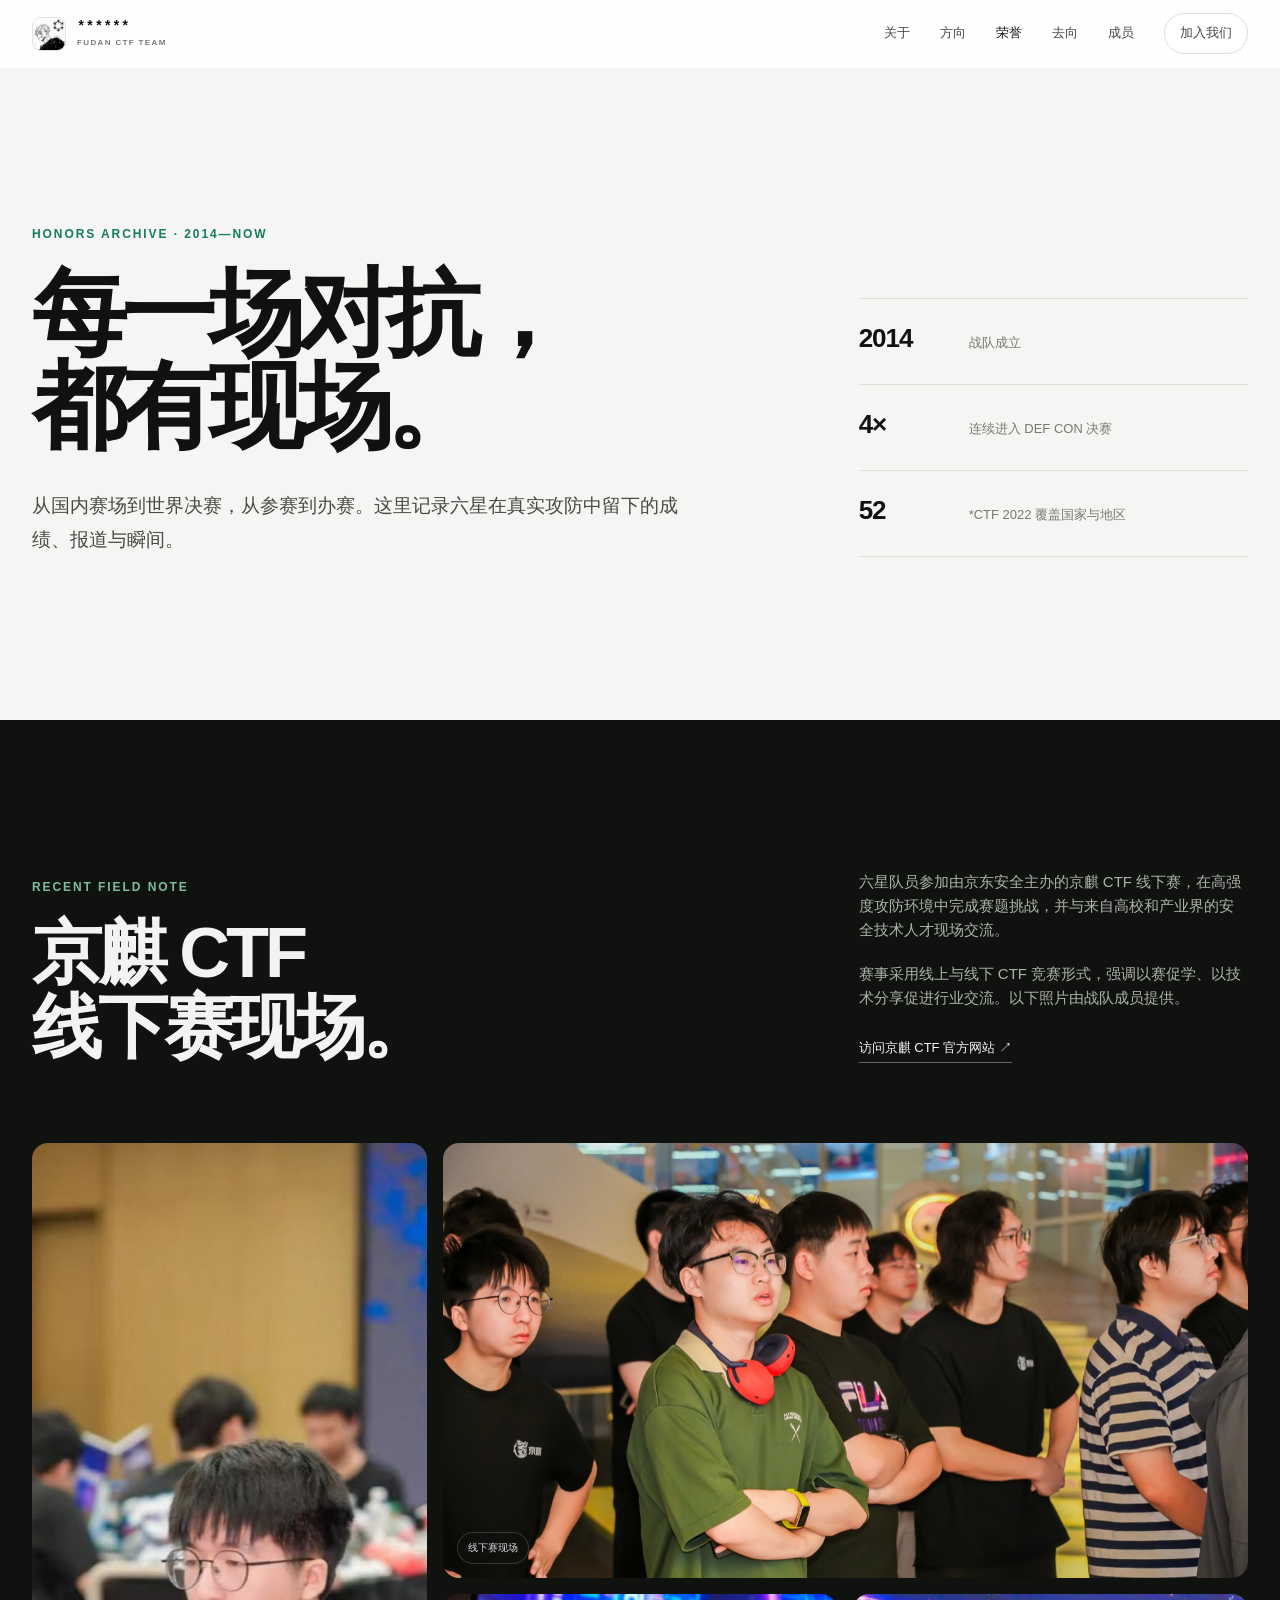
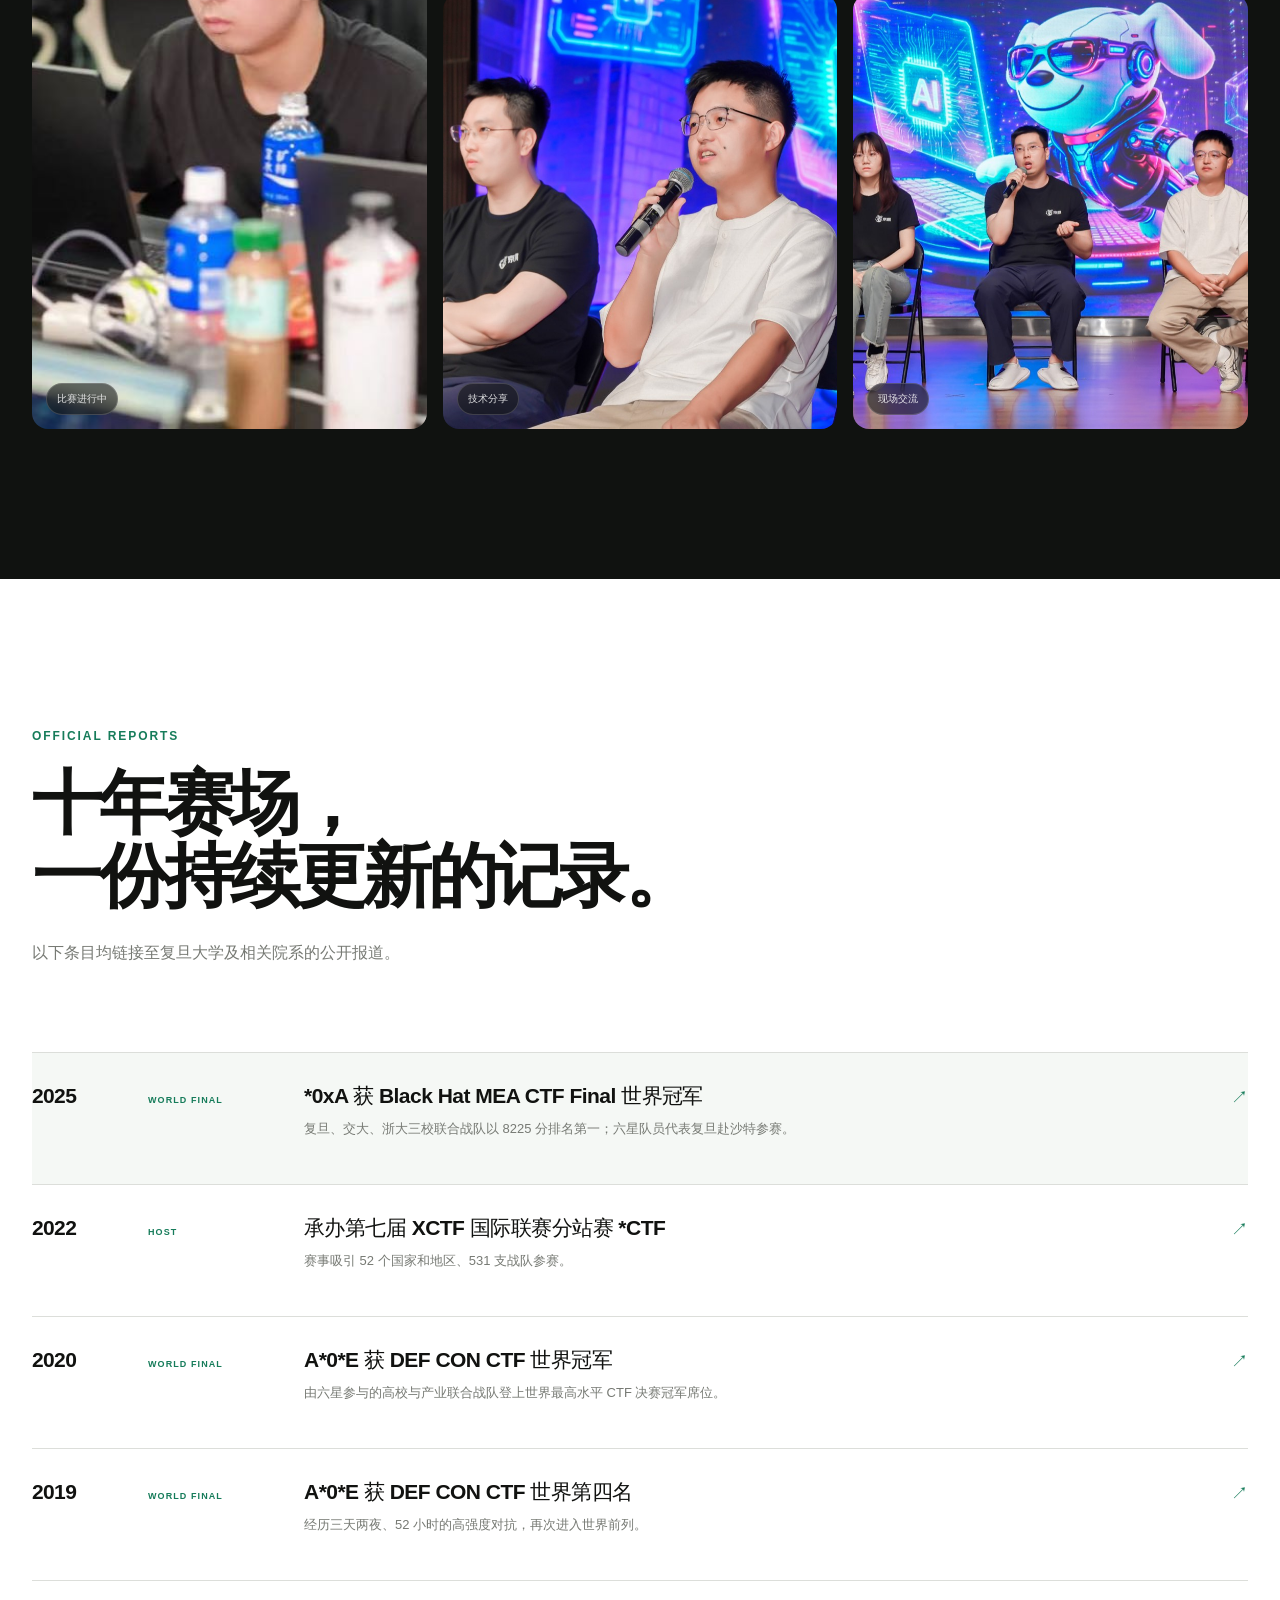
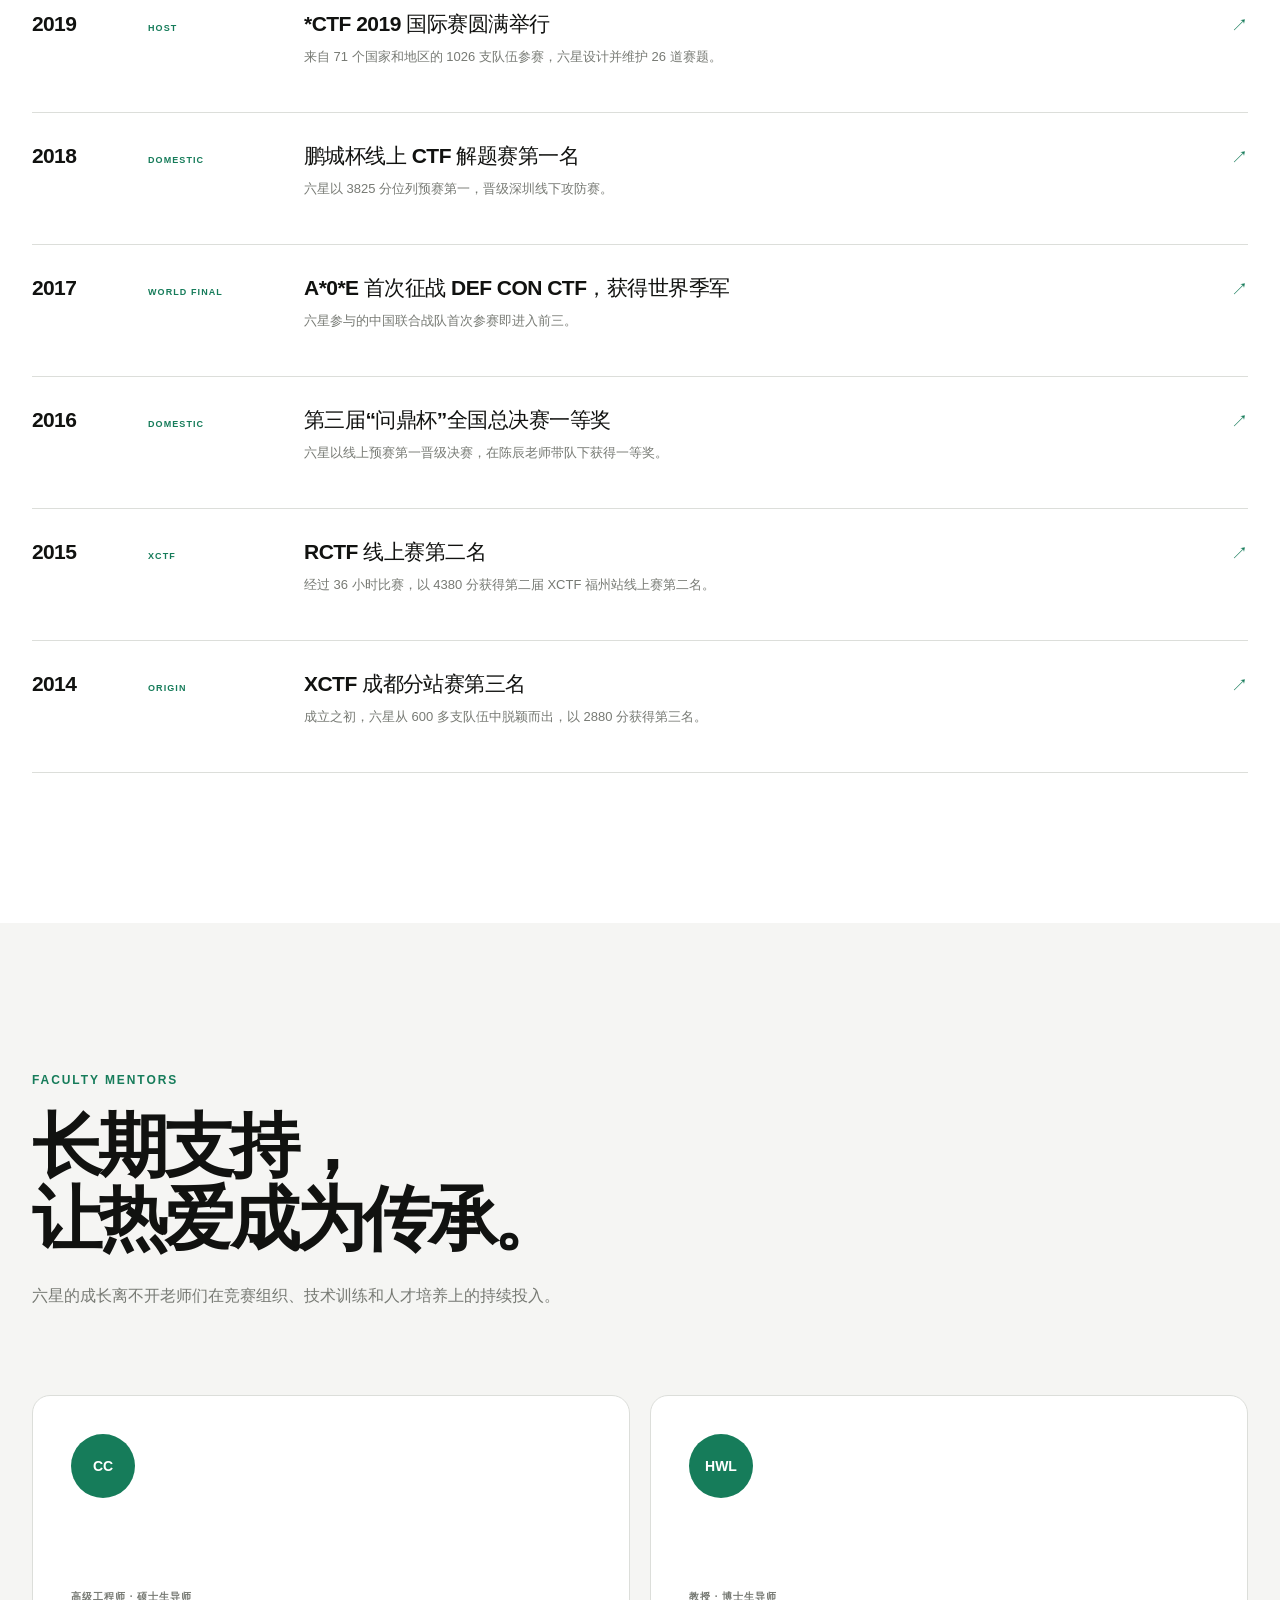
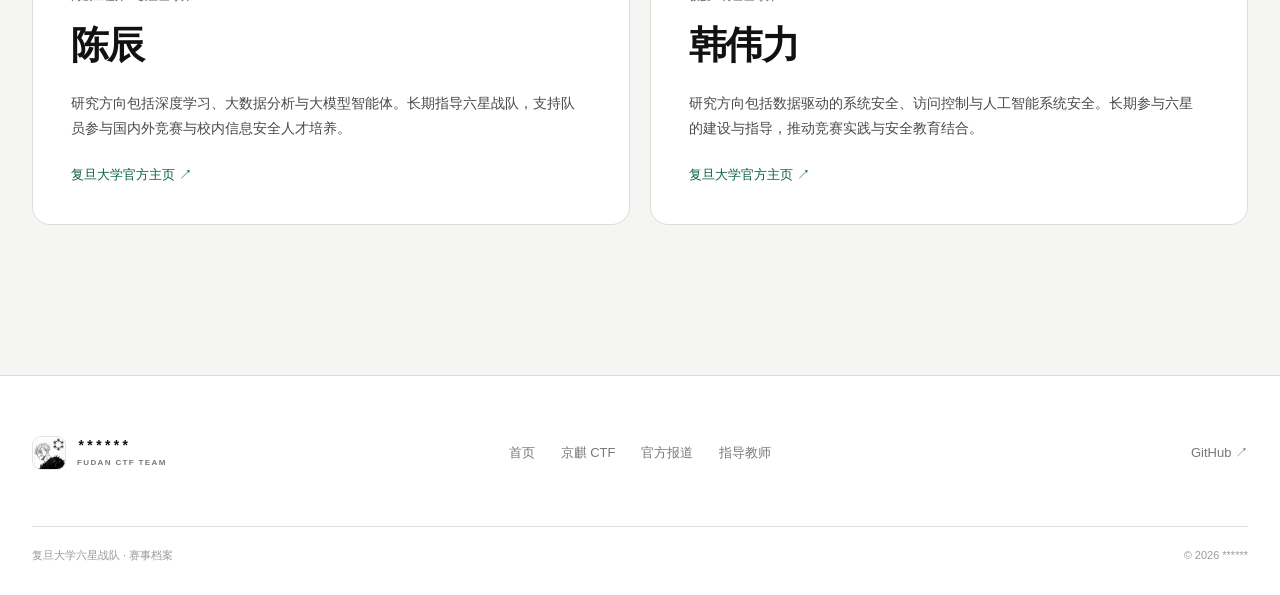
==== commit 8a4af2fb: "Surface honors archive and optimize event photos" ====
--- a/honors/index.html
+++ b/honors/index.html
@@ -70,19 +70,19 @@
 
         <div class="field-gallery reveal">
           <figure class="gallery-item gallery-item--portrait">
-            <img src="../assets/reports/jingqi/competition.jpg" alt="六星队员在京麒 CTF 线下赛赛场操作电脑" width="750" height="1125" loading="eager" />
+            <img src="../assets/reports/jingqi/competition.jpg?v=2" alt="六星队员在京麒 CTF 线下赛赛场操作电脑" width="639" height="960" loading="lazy" decoding="async" />
             <figcaption>比赛进行中</figcaption>
           </figure>
           <figure class="gallery-item gallery-item--wide">
-            <img src="../assets/reports/jingqi/attendees.jpg" alt="京麒 CTF 线下赛参赛者在活动现场聆听讲解" width="1600" height="1066" loading="lazy" />
+            <img src="../assets/reports/jingqi/attendees.jpg?v=2" alt="京麒 CTF 线下赛参赛者在活动现场聆听讲解" width="1280" height="852" loading="lazy" decoding="async" />
             <figcaption>线下赛现场</figcaption>
           </figure>
           <figure class="gallery-item">
-            <img src="../assets/reports/jingqi/sharing.jpg" alt="京麒 CTF 活动现场嘉宾进行技术分享" width="1600" height="1066" loading="lazy" />
+            <img src="../assets/reports/jingqi/sharing.jpg?v=2" alt="京麒 CTF 活动现场嘉宾进行技术分享" width="1280" height="852" loading="lazy" decoding="async" />
             <figcaption>技术分享</figcaption>
           </figure>
           <figure class="gallery-item">
-            <img src="../assets/reports/jingqi/panel.jpg" alt="京麒 CTF 活动现场圆桌交流" width="1600" height="1066" loading="lazy" />
+            <img src="../assets/reports/jingqi/panel.jpg?v=2" alt="京麒 CTF 活动现场圆桌交流" width="1280" height="852" loading="lazy" decoding="async" />
             <figcaption>现场交流</figcaption>
           </figure>
         </div>
--- a/css/style.css
+++ b/css/style.css
@@ -576,37 +576,78 @@
   font-size: 13px;
 }
 
-.honors-archive-link {
-  margin-top: 70px;
-  padding: 28px 0;
+.honors-story {
+  margin-top: 72px;
+  padding: 24px 0;
   border-top: 1px solid rgba(255, 255, 255, 0.18);
   border-bottom: 1px solid rgba(255, 255, 255, 0.18);
   display: grid;
-  grid-template-columns: 180px 1fr auto;
+  grid-template-columns: repeat(12, minmax(0, 1fr));
   gap: 24px;
-  align-items: center;
-  transition: border-color 220ms ease;
-}
-
-.honors-archive-link:hover {
+  align-items: stretch;
+  transition: border-color 220ms ease, background 220ms ease;
+}
+
+.honors-story:hover {
   border-color: rgba(156, 210, 184, 0.65);
 }
 
-.honors-archive-link > span:first-child {
+.honors-story-media {
+  grid-column: 1 / span 7;
+  min-height: 350px;
+  overflow: hidden;
+  border-radius: 14px;
+  background: #202320;
+}
+
+.honors-story-media img {
+  width: 100%;
+  height: 100%;
+  object-fit: cover;
+  filter: saturate(0.82) contrast(1.03);
+  transition: transform 700ms var(--ease), filter 300ms ease;
+}
+
+.honors-story:hover .honors-story-media img {
+  transform: scale(1.012);
+  filter: saturate(0.94) contrast(1.02);
+}
+
+.honors-story-copy {
+  grid-column: 9 / -1;
+  padding: 30px 12px 24px 0;
+  display: flex;
+  flex-direction: column;
+}
+
+.honors-story-copy > p {
   color: #7ebca2;
-  font-size: 11px;
+  font-size: 10px;
   font-weight: 650;
-  letter-spacing: 0.12em;
-}
-
-.honors-archive-link strong {
-  font-size: 19px;
-  font-weight: 520;
-}
-
-.honors-archive-link > span:last-child {
+  letter-spacing: 0.14em;
+}
+
+.honors-story-copy h3 {
+  margin-top: 24px;
+  font-size: clamp(34px, 3.3vw, 52px);
+  font-weight: 560;
+  letter-spacing: -0.045em;
+  line-height: 1.08;
+}
+
+.honors-story-copy > span {
+  margin-top: auto;
+  padding-top: 48px;
+  color: #c1c5bf;
+  font-size: 13px;
+  line-height: 1.6;
+}
+
+.honors-story-copy b {
+  margin-left: 6px;
   color: #9cd2b8;
-  font-size: 20px;
+  font-size: 17px;
+  font-weight: 400;
 }
 
 .alumni {
@@ -1364,18 +1405,32 @@
     margin-top: 34px;
   }
 
-  .honors-archive-link {
+  .honors-story {
     margin-top: 48px;
-    grid-template-columns: 1fr auto;
-    gap: 8px 20px;
-  }
-
-  .honors-archive-link > span:first-child {
-    grid-column: 1 / -1;
-  }
-
-  .honors-archive-link strong {
-    font-size: 16px;
+    padding: 16px 0 22px;
+    grid-template-columns: 1fr;
+    gap: 0;
+  }
+
+  .honors-story-media {
+    grid-column: 1;
+    min-height: 0;
+    aspect-ratio: 4 / 3;
+  }
+
+  .honors-story-copy {
+    grid-column: 1;
+    padding: 26px 4px 4px;
+  }
+
+  .honors-story-copy h3 {
+    margin-top: 16px;
+    font-size: 34px;
+  }
+
+  .honors-story-copy > span {
+    margin-top: 30px;
+    padding-top: 0;
   }
 
   .alumni-list {
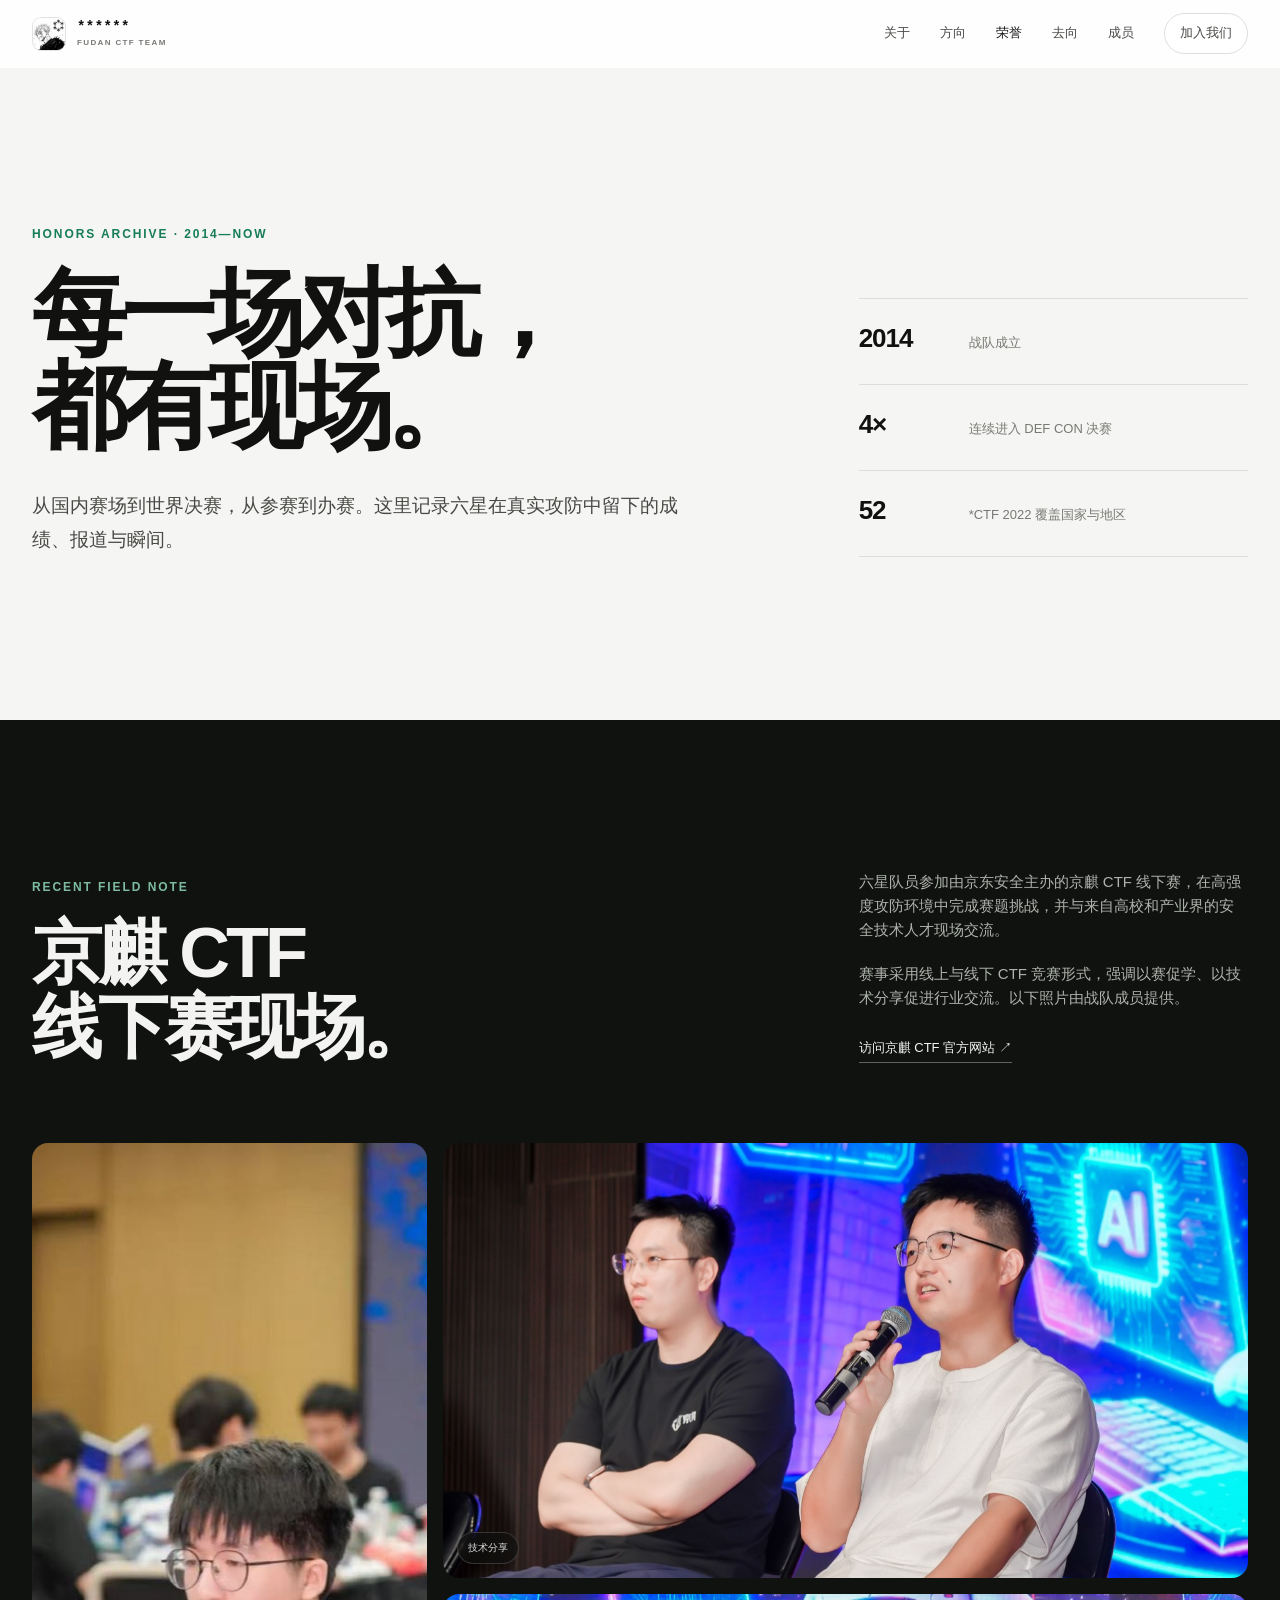
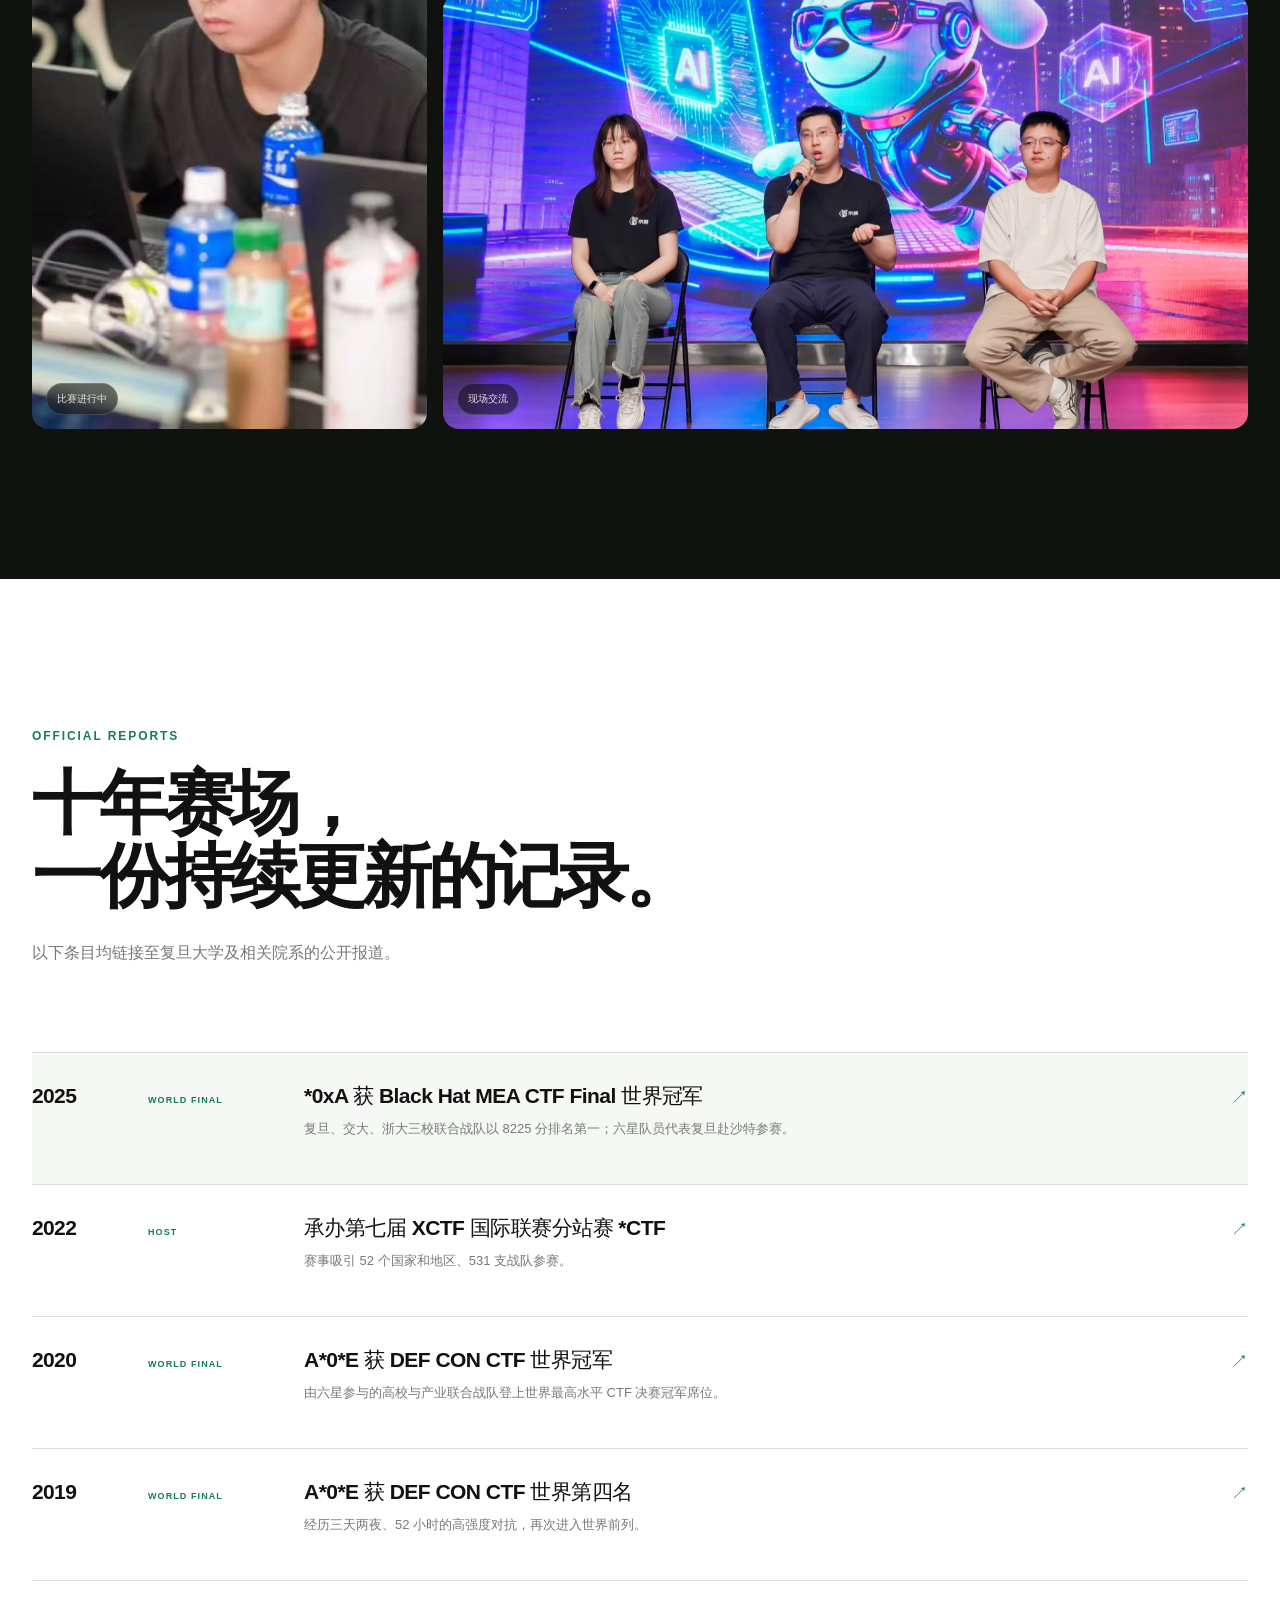
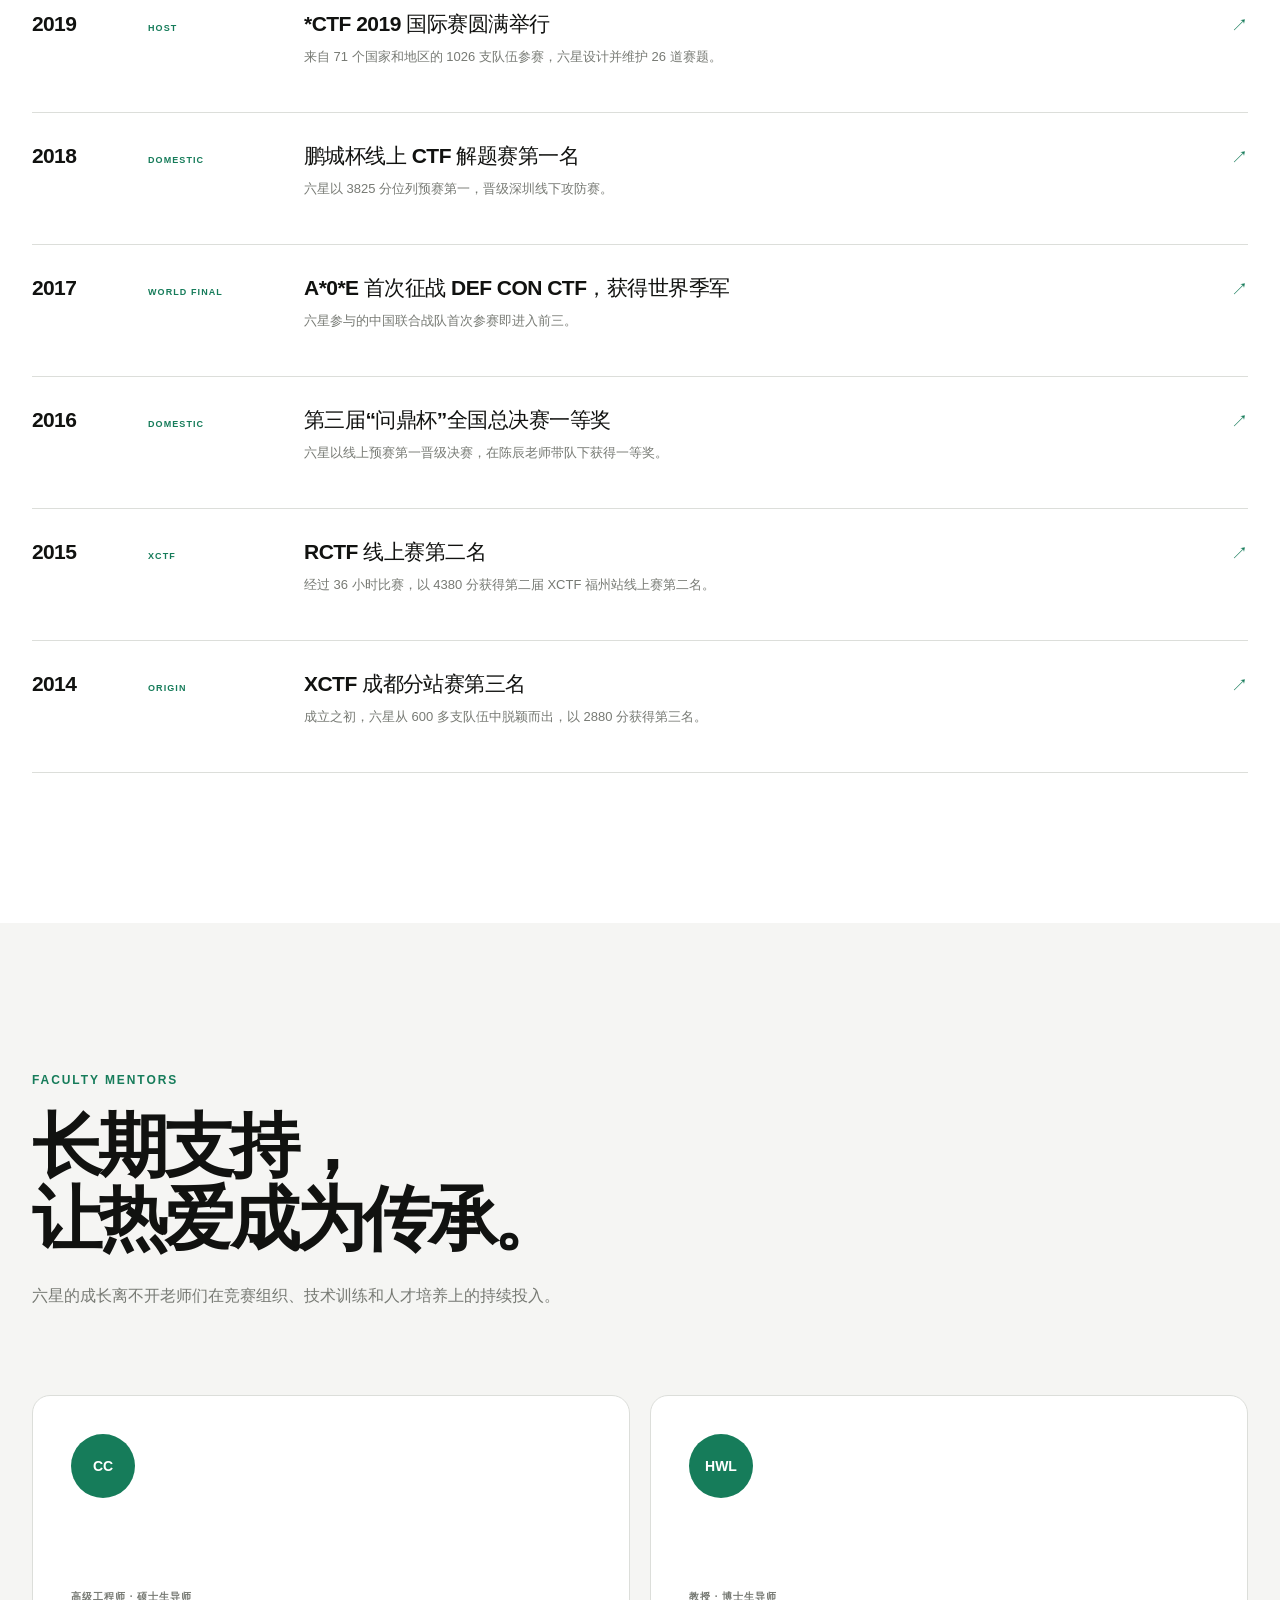
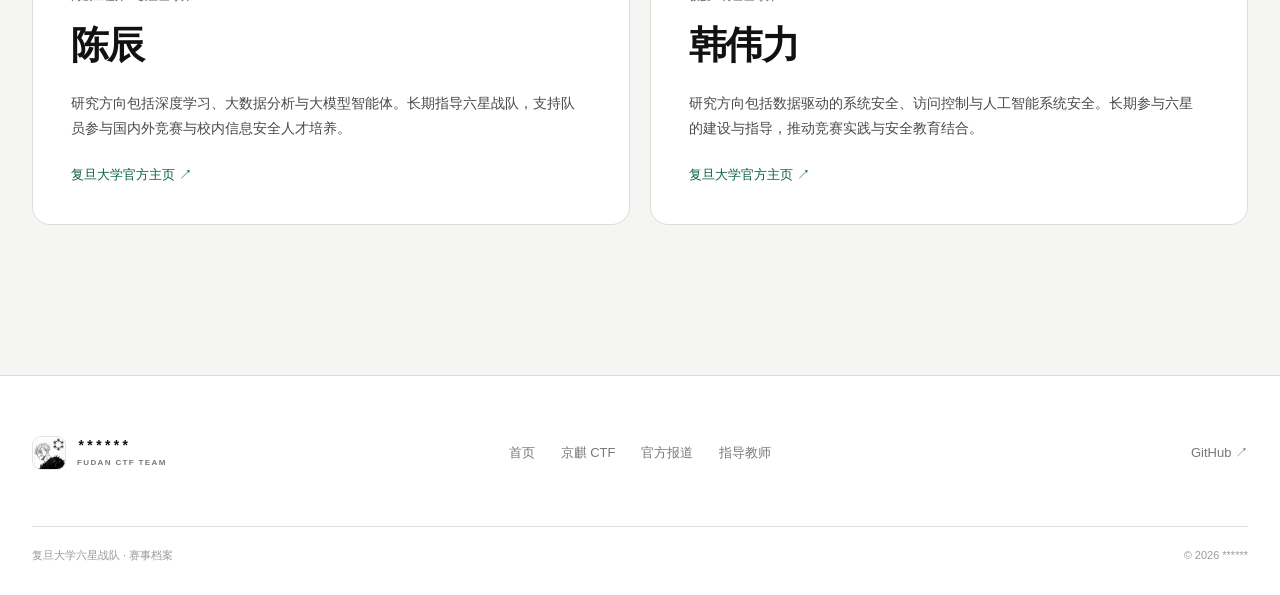
==== commit 35270b75: "Remove attendees event photo" ====
--- a/honors/index.html
+++ b/honors/index.html
@@ -74,14 +74,10 @@
             <figcaption>比赛进行中</figcaption>
           </figure>
           <figure class="gallery-item gallery-item--wide">
-            <img src="../assets/reports/jingqi/attendees.jpg?v=2" alt="京麒 CTF 线下赛参赛者在活动现场聆听讲解" width="1280" height="852" loading="lazy" decoding="async" />
-            <figcaption>线下赛现场</figcaption>
-          </figure>
-          <figure class="gallery-item">
             <img src="../assets/reports/jingqi/sharing.jpg?v=2" alt="京麒 CTF 活动现场嘉宾进行技术分享" width="1280" height="852" loading="lazy" decoding="async" />
             <figcaption>技术分享</figcaption>
           </figure>
-          <figure class="gallery-item">
+          <figure class="gallery-item gallery-item--wide">
             <img src="../assets/reports/jingqi/panel.jpg?v=2" alt="京麒 CTF 活动现场圆桌交流" width="1280" height="852" loading="lazy" decoding="async" />
             <figcaption>现场交流</figcaption>
           </figure>
